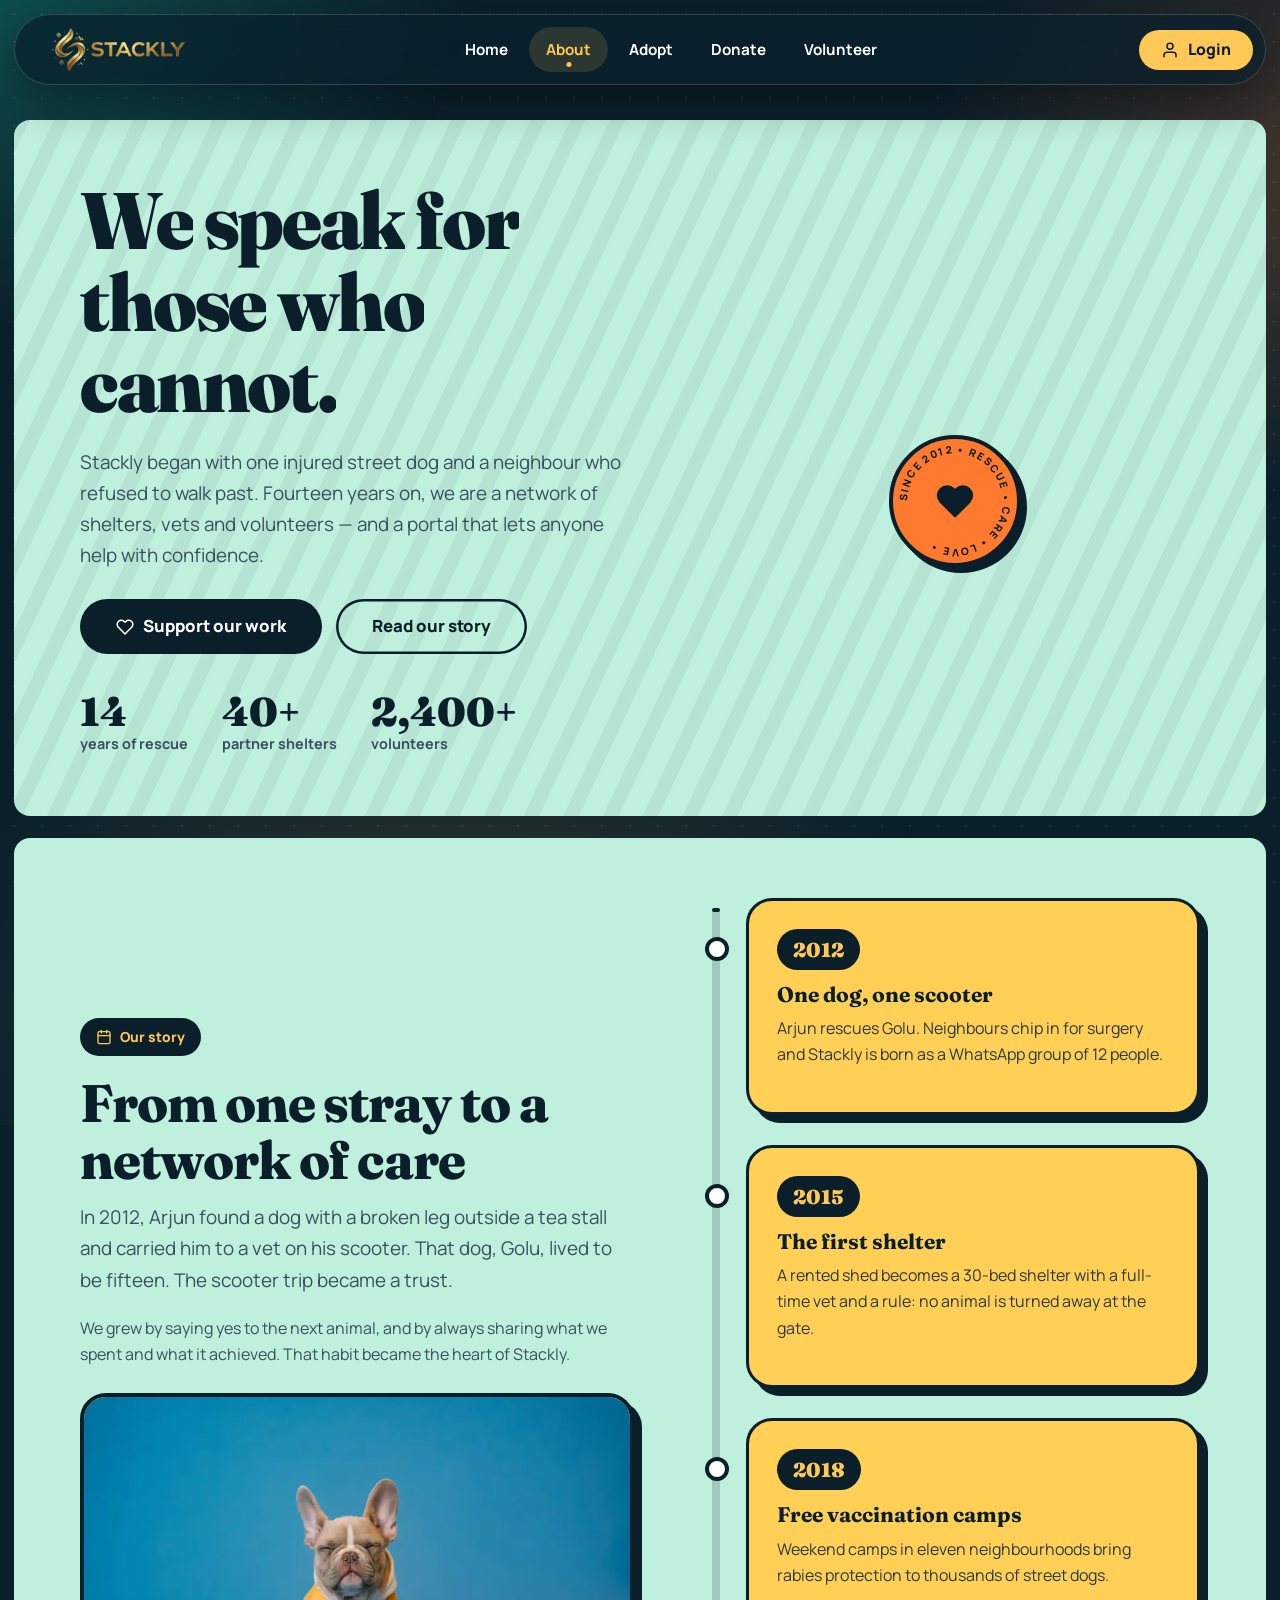
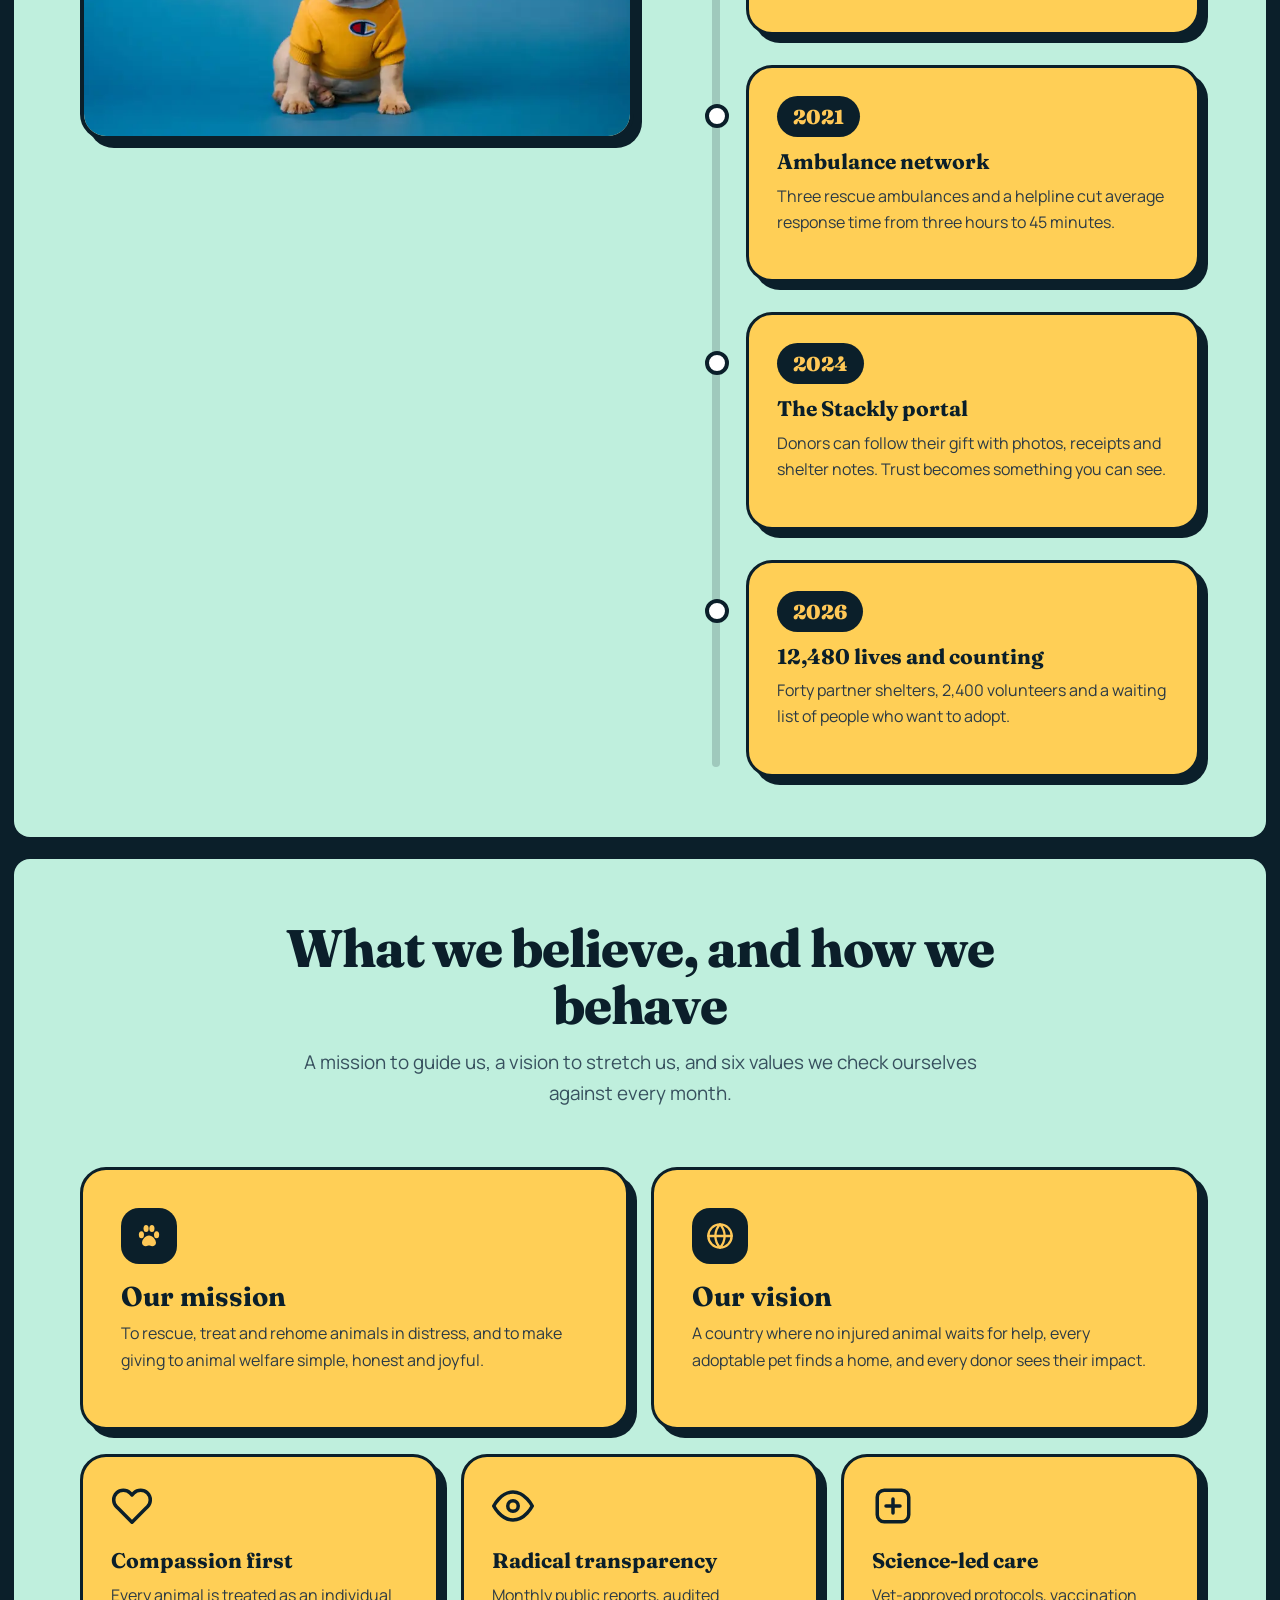
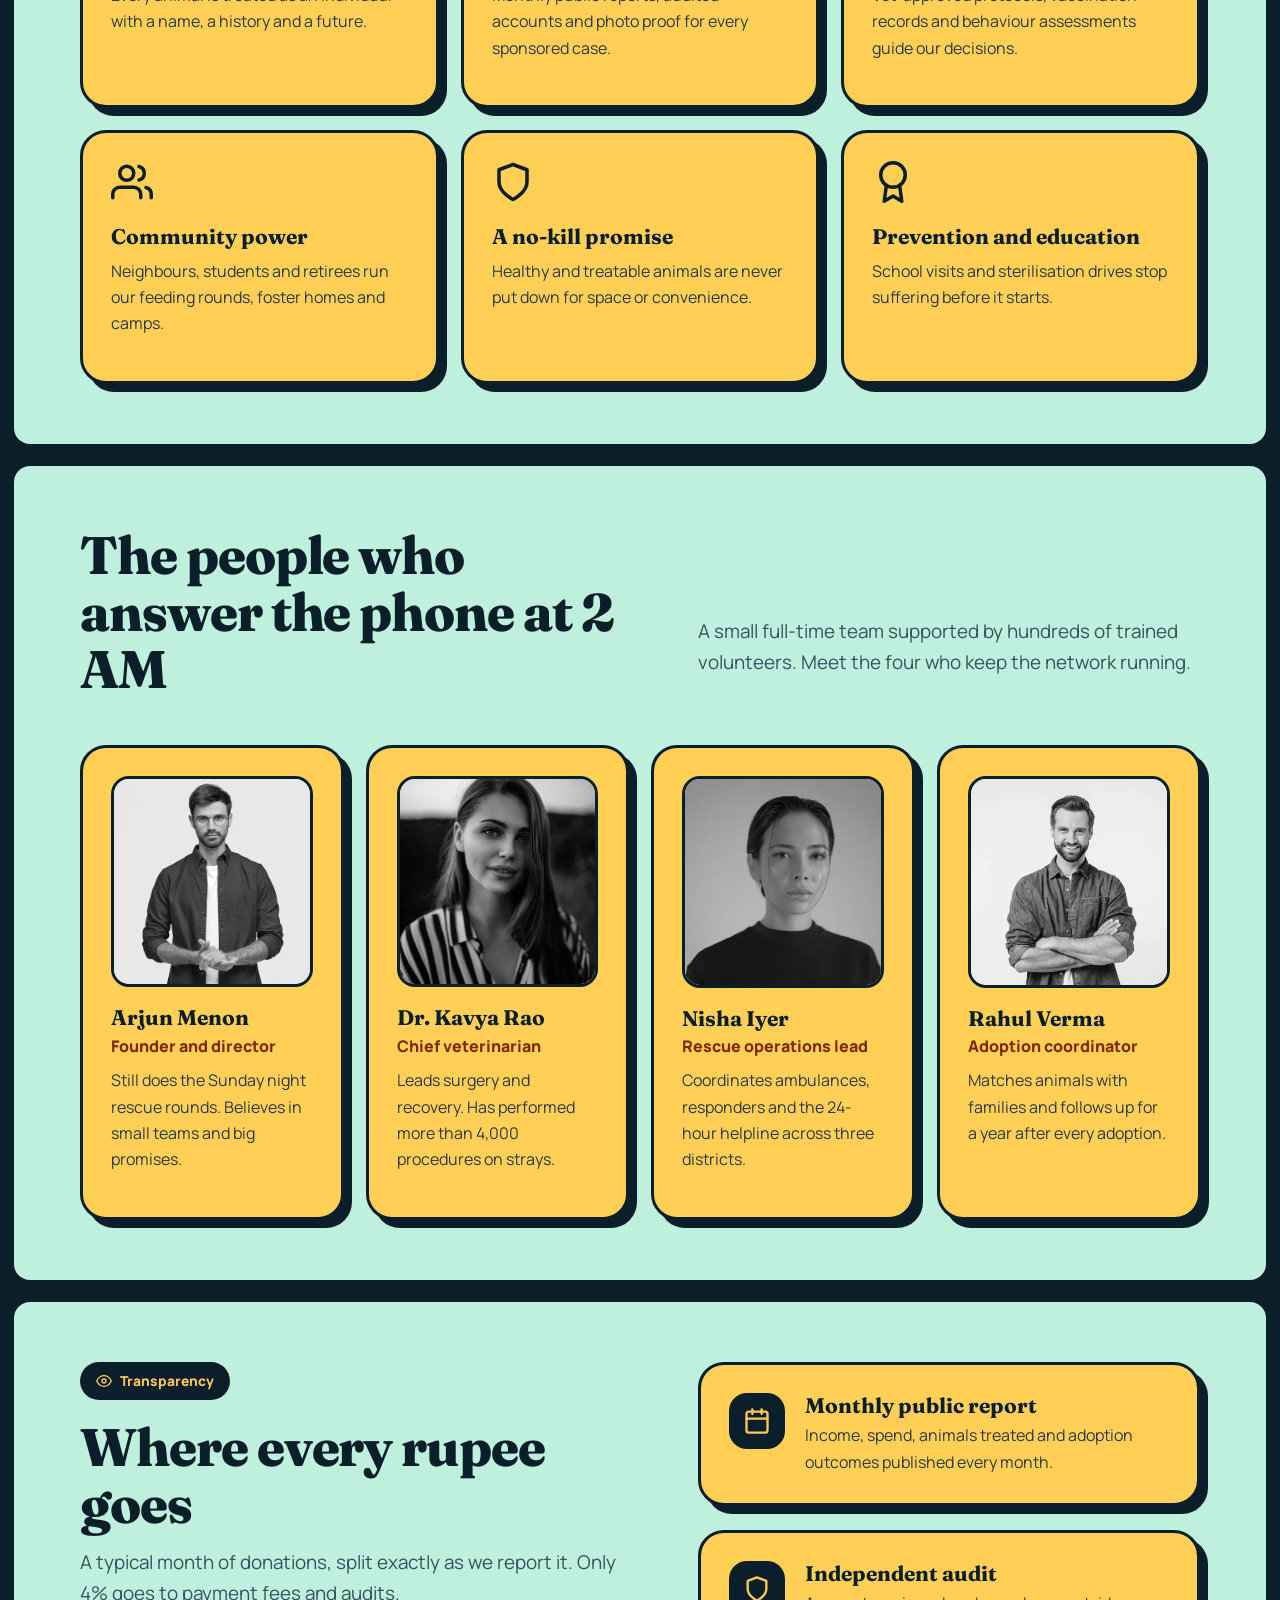
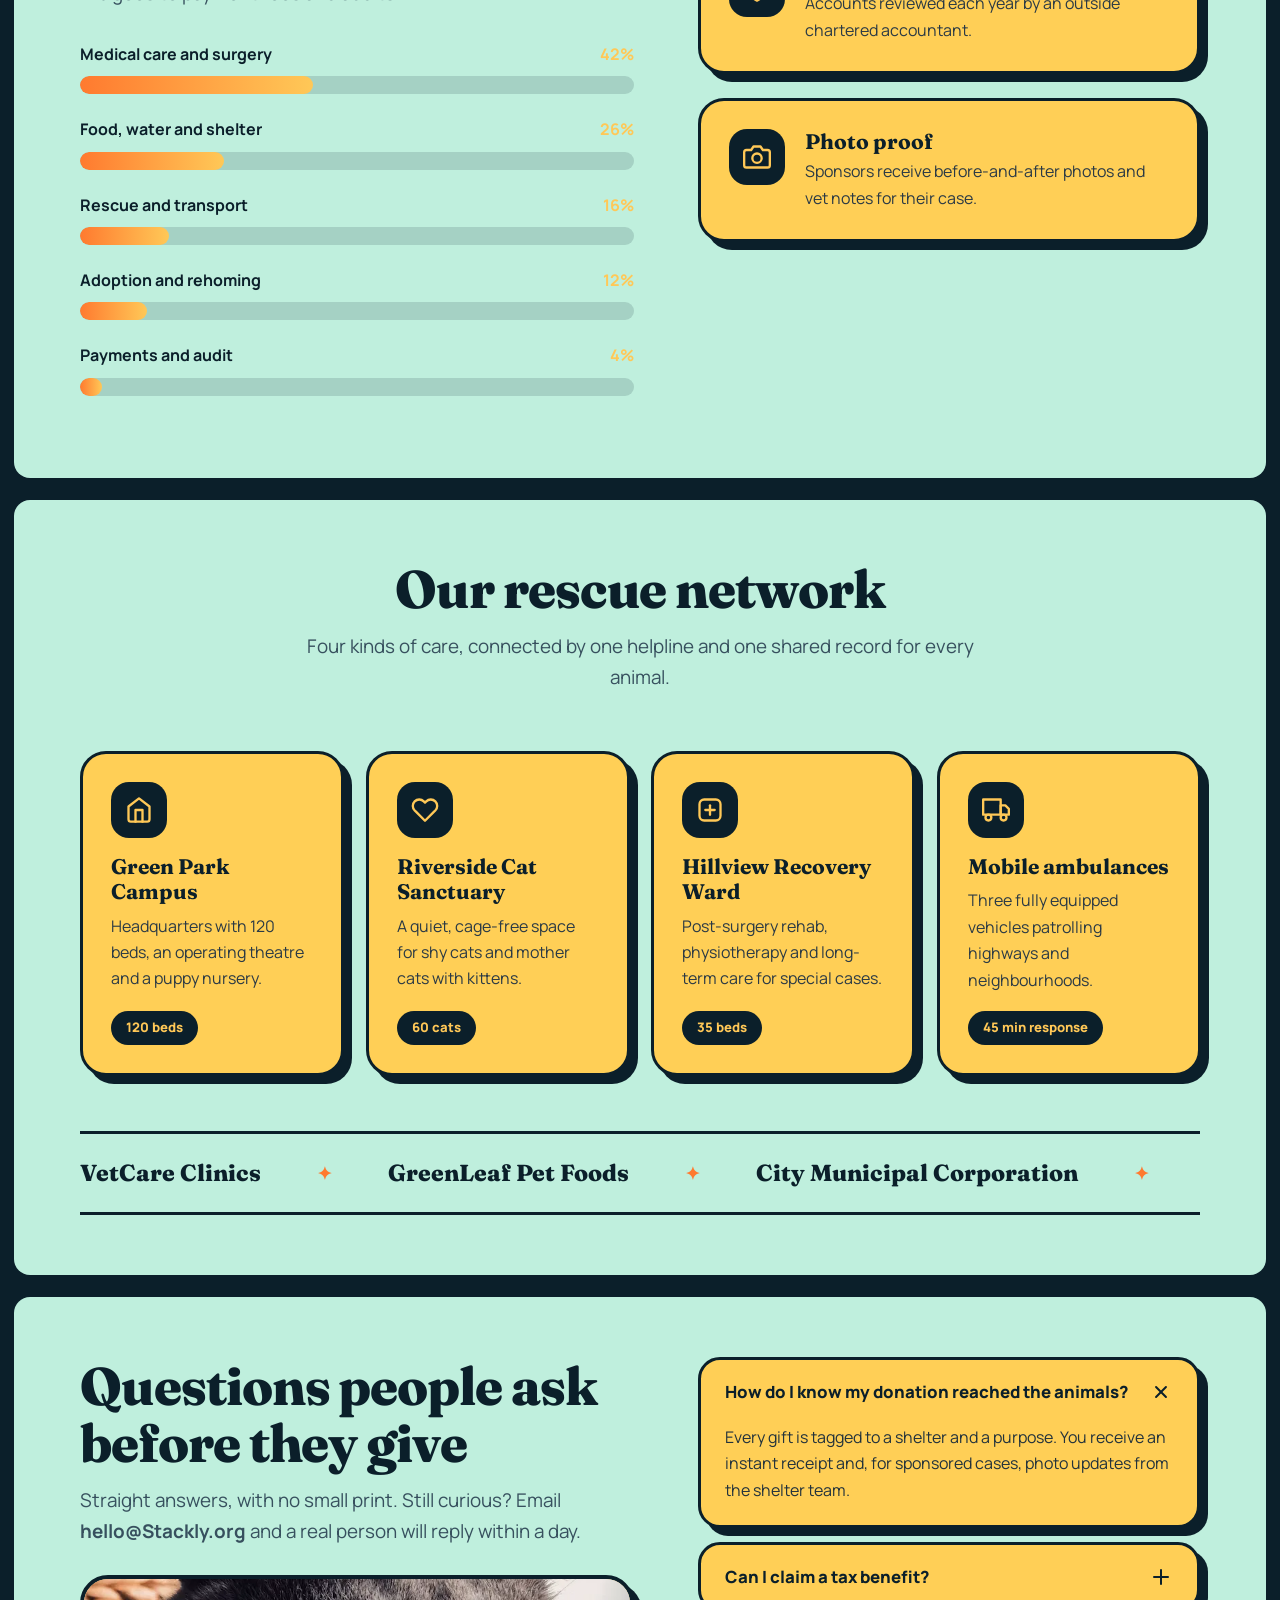
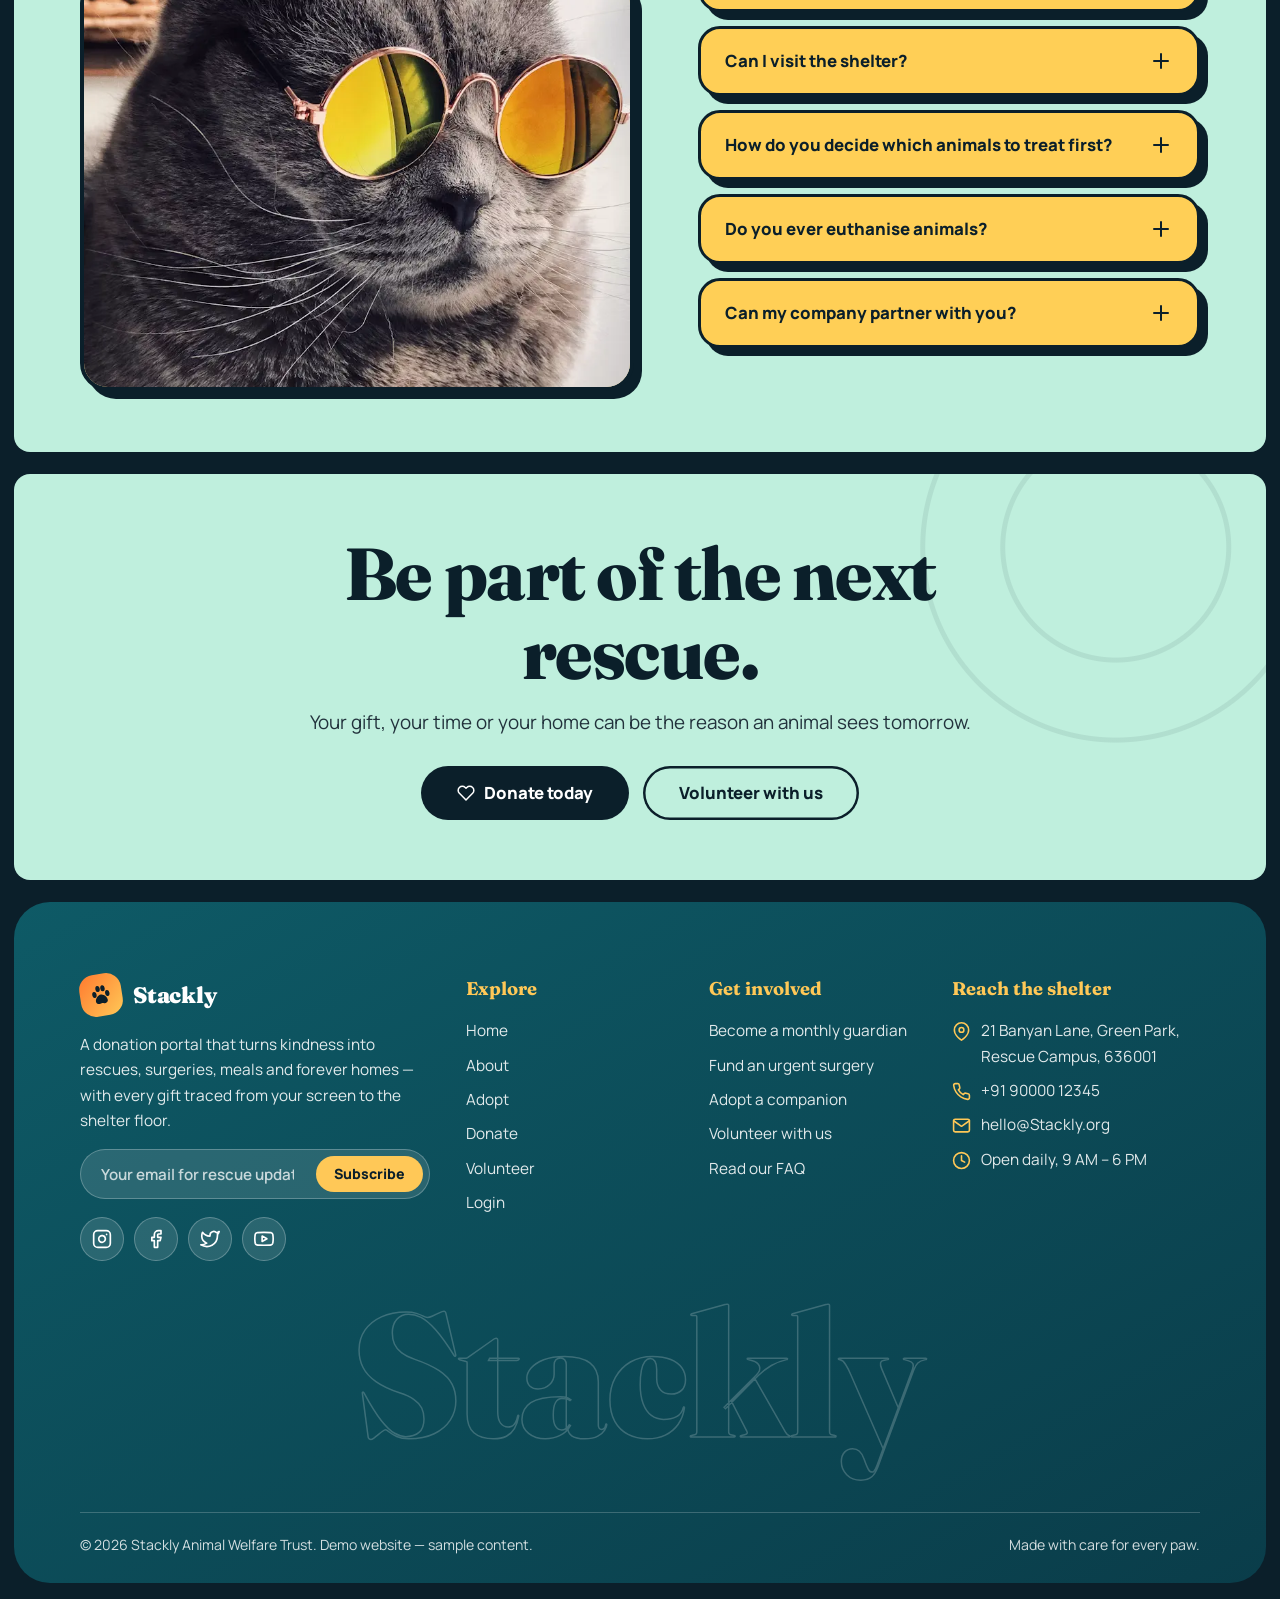
==== about.html @ 96ef6d4d "first commit" ====
<!DOCTYPE html>
<html lang="en" class="no-js">
<head>
<meta charset="UTF-8">
<meta name="viewport" content="width=device-width, initial-scale=1">
<title>About Stackly — Our story, team and promise</title>
<meta name="description" content="Meet the people behind Stackly, learn how we spend every donation, and see how our rescue network cares for animals.">
<link rel="preconnect" href="https://fonts.googleapis.com">
<link rel="preconnect" href="https://fonts.gstatic.com" crossorigin>
<link href="https://fonts.googleapis.com/css2?family=Fraunces:opsz,wght@9..144,600;9..144,800;9..144,900&family=Manrope:wght@500;600;700;800&display=swap" rel="stylesheet">
<link rel="stylesheet" href="css/base.css">
<link rel="stylesheet" href="css/about.css">
</head>
<body data-page="about">
<script>document.documentElement.classList.remove('no-js')</script>
<div id="site-header"></div>

<main>
  <!-- 1 · HERO -->
  <section class="sec bg-mint diag a-hero" aria-label="About Stackly">
    <div class="stripes" aria-hidden="true"></div>
    <div class="wrap split">
      <div>
        <h1 class="h1" data-split>We speak for those who cannot.</h1>
        <p class="lead muted">Stackly began with one injured street dog and a neighbour who refused to walk past. Fourteen years on, we are a network of shelters, vets and volunteers — and a portal that lets anyone help with confidence.</p>
        <div class="row-btns">
          <a class="btn btn-dark btn-lg mag" href="error.html"><i data-i="heart"></i>Support our work</a>
          <a class="btn btn-ghost btn-lg" href="error.html">Read our story</a>
        </div>
        <ul class="mini-stats">
          <li><b data-count="14">0</b><span>years of rescue</span></li>
          <li><b data-count="40" data-suffix="+">0</b><span>partner shelters</span></li>
          <li><b data-count="2400" data-suffix="+">0</b><span>volunteers</span></li>
        </ul>
      </div>
      <div class="cluster" aria-hidden="false">
        <figure class="arch a1 wipe"><img src="images/pet7.webp" alt="A golden retriever smiling on the grass"></figure>
        <figure class="arch a2 wipe" style="--d:.25s"><img src="images/pet8.webp" alt="A close-up of a rescued cat with green eyes"></figure>
        <figure class="arch a3 wipe" style="--d:.5s"><img src="images/pet9.webp" alt="A pug looking up at the camera"></figure>
        <div class="seal"><svg class="ring" viewBox="0 0 120 120"><defs><path id="c2" d="M60,60 m-46,0 a46,46 0 1,1 92,0 a46,46 0 1,1 -92,0"/></defs><text><textPath href="#c2">SINCE 2012 • RESCUE • CARE • LOVE • </textPath></text></svg><i data-i="heart"></i></div>
      </div>
    </div>
  </section>

  <!-- 2 · STORY / TIMELINE -->
  <section class="sec bg-mint diag rev" id="story">
    <div class="wrap split tl-split">
      <div class="story-left rv-l">
        <span class="tag"><i data-i="calendar"></i>Our story</span>
        <h2 class="h2">From one stray to a network of care</h2>
        <p class="lead muted">In 2012, Arjun found a dog with a broken leg outside a tea stall and carried him to a vet on his scooter. That dog, Golu, lived to be fifteen. The scooter trip became a trust.</p>
        <p class="muted">We grew by saying yes to the next animal, and by always sharing what we spent and what it achieved. That habit became the heart of Stackly.</p>
        <div class="story-img"><img src="images/pet10.webp" alt="A friendly rescued dog sitting outdoors" loading="lazy"></div>
      </div>
      <div class="tl" id="tl">
        <div class="tl-line"><span id="tlFill"></span></div>
        <article class="card n-card tl-item rv-r"><span class="yr">2012</span><h3 class="h3">One dog, one scooter</h3><p>Arjun rescues Golu. Neighbours chip in for surgery and Stackly is born as a WhatsApp group of 12 people.</p></article>
        <article class="card n-card tl-item rv-r"><span class="yr">2015</span><h3 class="h3">The first shelter</h3><p>A rented shed becomes a 30-bed shelter with a full-time vet and a rule: no animal is turned away at the gate.</p></article>
        <article class="card n-card tl-item rv-r"><span class="yr">2018</span><h3 class="h3">Free vaccination camps</h3><p>Weekend camps in eleven neighbourhoods bring rabies protection to thousands of street dogs.</p></article>
        <article class="card n-card tl-item rv-r"><span class="yr">2021</span><h3 class="h3">Ambulance network</h3><p>Three rescue ambulances and a helpline cut average response time from three hours to 45 minutes.</p></article>
        <article class="card n-card tl-item rv-r"><span class="yr">2024</span><h3 class="h3">The Stackly portal</h3><p>Donors can follow their gift with photos, receipts and shelter notes. Trust becomes something you can see.</p></article>
        <article class="card n-card tl-item rv-r"><span class="yr">2026</span><h3 class="h3">12,480 lives and counting</h3><p>Forty partner shelters, 2,400 volunteers and a waiting list of people who want to adopt.</p></article>
      </div>
    </div>
  </section>

  <!-- 3 · MISSION + VALUES -->
  <section class="sec bg-mint diag" id="values">
    <div class="wrap">
      <div class="sec-head center rv">
        <h2 class="h2">What we believe, and how we behave</h2>
        <p class="lead muted">A mission to guide us, a vision to stretch us, and six values we check ourselves against every month.</p>
      </div>
      <div class="grid g2 mv">
        <article class="card n-card mv-card rv-l"><span class="icon-badge"><i data-i="paw"></i></span><h3 class="h3">Our mission</h3><p>To rescue, treat and rehome animals in distress, and to make giving to animal welfare simple, honest and joyful.</p></article>
        <article class="card n-card mv-card rv-r"><span class="icon-badge"><i data-i="globe"></i></span><h3 class="h3">Our vision</h3><p>A country where no injured animal waits for help, every adoptable pet finds a home, and every donor sees their impact.</p></article>
      </div>
      <div class="grid g3 values">
        <article class="card n-card val rv" style="--d:0s" data-tilt><i data-i="heart"></i><h3 class="h3">Compassion first</h3><p>Every animal is treated as an individual with a name, a history and a future.</p></article>
        <article class="card n-card val rv" style="--d:.08s" data-tilt><i data-i="eye"></i><h3 class="h3">Radical transparency</h3><p>Monthly public reports, audited accounts and photo proof for every sponsored case.</p></article>
        <article class="card n-card val rv" style="--d:.16s" data-tilt><i data-i="med"></i><h3 class="h3">Science-led care</h3><p>Vet-approved protocols, vaccination records and behaviour assessments guide our decisions.</p></article>
        <article class="card n-card val rv" style="--d:.24s" data-tilt><i data-i="users"></i><h3 class="h3">Community power</h3><p>Neighbours, students and retirees run our feeding rounds, foster homes and camps.</p></article>
        <article class="card n-card val rv" style="--d:.32s" data-tilt><i data-i="shield"></i><h3 class="h3">A no-kill promise</h3><p>Healthy and treatable animals are never put down for space or convenience.</p></article>
        <article class="card n-card val rv" style="--d:.4s" data-tilt><i data-i="award"></i><h3 class="h3">Prevention and education</h3><p>School visits and sterilisation drives stop suffering before it starts.</p></article>
      </div>
    </div>
  </section>

  <!-- 4 · TEAM -->
  <section class="sec bg-mint diag rev" id="team">
    <div class="wrap">
      <div class="split head-split">
        <div class="rv-l"><h2 class="h2">The people who answer the phone at 2 AM</h2></div>
        <p class="lead muted rv-r">A small full-time team supported by hundreds of trained volunteers. Meet the four who keep the network running.</p>
      </div>
      <div class="grid g4 team">
        <article class="card n-card mem rv" style="--d:0s"><div class="photo"><img src="images/team1.webp" alt="Portrait of Arjun Menon, founder" loading="lazy"></div><h3 class="h3">Arjun Menon</h3><p class="role">Founder and director</p><p>Still does the Sunday night rescue rounds. Believes in small teams and big promises.</p></article>
        <article class="card n-card mem rv" style="--d:.1s"><div class="photo"><img src="images/person2.webp" alt="Portrait of Dr. Kavya Rao, chief veterinarian" loading="lazy"></div><h3 class="h3">Dr. Kavya Rao</h3><p class="role">Chief veterinarian</p><p>Leads surgery and recovery. Has performed more than 4,000 procedures on strays.</p></article>
        <article class="card n-card mem rv" style="--d:.2s"><div class="photo"><img src="images/person3.webp" alt="Portrait of Nisha Iyer, rescue operations lead" loading="lazy"></div><h3 class="h3">Nisha Iyer</h3><p class="role">Rescue operations lead</p><p>Coordinates ambulances, responders and the 24-hour helpline across three districts.</p></article>
        <article class="card n-card mem rv" style="--d:.3s"><div class="photo"><img src="images/team3.webp" alt="Portrait of Rahul Verma, adoption coordinator" loading="lazy"></div><h3 class="h3">Rahul Verma</h3><p class="role">Adoption coordinator</p><p>Matches animals with families and follows up for a year after every adoption.</p></article>
      </div>
    </div>
  </section>

  <!-- 5 · TRANSPARENCY -->
  <section class="sec bg-mint diag" id="trust">
    <div class="wrap split trust-split">
      <div class="rv-l">
        <span class="tag"><i data-i="eye"></i>Transparency</span>
        <h2 class="h2">Where every rupee goes</h2>
        <p class="lead muted">A typical month of donations, split exactly as we report it. Only 4% goes to payment fees and audits.</p>
        <div class="bars" id="bars">
          <div class="bar" data-v="42"><div class="lab"><span>Medical care and surgery</span><b>42%</b></div><div class="track"><i></i></div></div>
          <div class="bar" data-v="26"><div class="lab"><span>Food, water and shelter</span><b>26%</b></div><div class="track"><i></i></div></div>
          <div class="bar" data-v="16"><div class="lab"><span>Rescue and transport</span><b>16%</b></div><div class="track"><i></i></div></div>
          <div class="bar" data-v="12"><div class="lab"><span>Adoption and rehoming</span><b>12%</b></div><div class="track"><i></i></div></div>
          <div class="bar" data-v="4"><div class="lab"><span>Payments and audit</span><b>4%</b></div><div class="track"><i></i></div></div>
        </div>
      </div>
      <div class="trust-cards">
        <article class="card n-card rv-r" style="--d:0s"><span class="icon-badge"><i data-i="calendar"></i></span><h3 class="h3">Monthly public report</h3><p>Income, spend, animals treated and adoption outcomes published every month.</p></article>
        <article class="card n-card rv-r" style="--d:.12s"><span class="icon-badge"><i data-i="shield"></i></span><h3 class="h3">Independent audit</h3><p>Accounts reviewed each year by an outside chartered accountant.</p></article>
        <article class="card n-card rv-r" style="--d:.24s"><span class="icon-badge"><i data-i="camera"></i></span><h3 class="h3">Photo proof</h3><p>Sponsors receive before-and-after photos and vet notes for their case.</p></article>
      </div>
    </div>
  </section>

  <!-- 6 · NETWORK -->
  <section class="sec bg-mint diag rev" id="network">
    <div class="wrap">
      <div class="sec-head center rv">
        <h2 class="h2">Our rescue network</h2>
        <p class="lead muted">Four kinds of care, connected by one helpline and one shared record for every animal.</p>
      </div>
      <div class="grid g4 net">
        <article class="card n-card rv" style="--d:0s" data-tilt><span class="icon-badge"><i data-i="home"></i></span><h3 class="h3">Green Park Campus</h3><p>Headquarters with 120 beds, an operating theatre and a puppy nursery.</p><span class="chip-s">120 beds</span></article>
        <article class="card n-card rv" style="--d:.1s" data-tilt><span class="icon-badge"><i data-i="heart"></i></span><h3 class="h3">Riverside Cat Sanctuary</h3><p>A quiet, cage-free space for shy cats and mother cats with kittens.</p><span class="chip-s">60 cats</span></article>
        <article class="card n-card rv" style="--d:.2s" data-tilt><span class="icon-badge"><i data-i="med"></i></span><h3 class="h3">Hillview Recovery Ward</h3><p>Post-surgery rehab, physiotherapy and long-term care for special cases.</p><span class="chip-s">35 beds</span></article>
        <article class="card n-card rv" style="--d:.3s" data-tilt><span class="icon-badge"><i data-i="truck"></i></span><h3 class="h3">Mobile ambulances</h3><p>Three fully equipped vehicles patrolling highways and neighbourhoods.</p><span class="chip-s">45 min response</span></article>
      </div>
      <div class="partners marq" aria-label="Our partners">
        <div class="marq-track">
          <span>VetCare Clinics</span><span>GreenLeaf Pet Foods</span><span>City Municipal Corporation</span><span>SafeTail Logistics</span><span>Paws &amp; Co. Boutique</span><span>Sunrise Public School</span>
        </div>
      </div>
    </div>
  </section>

  <!-- 7 · FAQ -->
  <section class="sec bg-mint diag" id="faq">
    <div class="wrap split faq-split">
      <div class="rv-l">
        <h2 class="h2">Questions people ask before they give</h2>
        <p class="lead muted">Straight answers, with no small print. Still curious? Email <b>hello@Stackly.org</b> and a real person will reply within a day.</p>
        <div class="faq-img"><img src="images/pet11.webp" alt="A relaxed cat wearing sunglasses" loading="lazy"></div>
      </div>
      <div class="acc rv-r">
        <div class="acc-item card n-card open"><button class="acc-q" aria-expanded="true">How do I know my donation reached the animals?<i data-i="plus"></i></button><div class="acc-a"><div><p>Every gift is tagged to a shelter and a purpose. You receive an instant receipt and, for sponsored cases, photo updates from the shelter team.</p></div></div></div>
        <div class="acc-item card n-card"><button class="acc-q" aria-expanded="false">Can I claim a tax benefit?<i data-i="plus"></i></button><div class="acc-a"><div><p>Each donation generates a receipt with our registration details. Whether you can claim a deduction depends on local law, so please check with your tax advisor.</p></div></div></div>
        <div class="acc-item card n-card"><button class="acc-q" aria-expanded="false">Can I visit the shelter?<i data-i="plus"></i></button><div class="acc-a"><div><p>Yes. Visiting hours are 9 AM to 6 PM every day. Book a slot through the volunteer page so we can plan the tour around feeding and surgery times.</p></div></div></div>
        <div class="acc-item card n-card"><button class="acc-q" aria-expanded="false">How do you decide which animals to treat first?<i data-i="plus"></i></button><div class="acc-a"><div><p>Our vets triage by urgency: life-threatening injuries first, then treatable illness, then routine care. Donations tagged to a case go to that case.</p></div></div></div>
        <div class="acc-item card n-card"><button class="acc-q" aria-expanded="false">Do you ever euthanise animals?<i data-i="plus"></i></button><div class="acc-a"><div><p>We follow a no-kill policy for healthy and treatable animals. Humane euthanasia is considered only when a senior vet certifies suffering that cannot be treated.</p></div></div></div>
        <div class="acc-item card n-card"><button class="acc-q" aria-expanded="false">Can my company partner with you?<i data-i="plus"></i></button><div class="acc-a"><div><p>Yes. We run CSR partnerships for vaccination camps, feeding drives and shelter upgrades, with impact reports your team can share.</p></div></div></div>
      </div>
    </div>
  </section>

  <!-- 8 · CTA -->
  <section class="sec bg-mint diag rev a-cta" id="join">
    <div class="wrap center">
      <h2 class="h2 rv">Be part of the next rescue.</h2>
      <p class="lead rv" style="margin-inline:auto;color:#22323C">Your gift, your time or your home can be the reason an animal sees tomorrow.</p>
      <div class="row-btns center-btns rv">
        <a class="btn btn-dark btn-lg mag" href="error.html"><i data-i="heart"></i>Donate today</a>
        <a class="btn btn-ghost btn-lg" href="error.html">Volunteer with us</a>
      </div>
    </div>
  </section>
</main>

<div id="site-footer"></div>
<script src="js/common.js"></script>
<script src="js/about.js"></script>
</body>
</html>
---- css/base.css ----
/* =========================================================
   Stackly — shared base styles (used by every page)
   Theme: deep navy canvas + colourful floating panels
   ========================================================= */
:root{
  --ink:#0B1F2A; --ink2:#12303F; --ink3:#1B4257;
  --orange:#FF7A2F; --amber:#FFA53B; --sun:#FFC857;
  --teal:#18B7A0; --tealD:#0E5A66; --tealDD:#0A3D4A;
  --paper:#FFF8EC; --butter:#FFE8A0; --mint:#BFEFDD; --peach:#FFCDB2;
  --sky:#BFDDFF; --blush:#FFC9D6; --lilac:#DCCBFF;
  --muted:#37505E; --accentText:#B93E0A;
  --ease:cubic-bezier(.22,1,.36,1);
  --radius:36px;
  --font-d:'Fraunces',Georgia,'Times New Roman',serif;
  --font-b:'Manrope',system-ui,-apple-system,'Segoe UI',Roboto,sans-serif;
  /* card tokens — every page overrides these */
  --card:#fff; --card-ink:#0B1F2A; --card-muted:#33475A;
}
*,*::before,*::after{box-sizing:border-box}
html{scroll-behavior:smooth;-webkit-text-size-adjust:100%}
body{margin:0;padding-top:98px;font-family:var(--font-b);color:#fff;background:var(--ink);line-height:1.65;overflow-x:hidden;-webkit-font-smoothing:antialiased}
img{max-width:100%;display:block}
a{color:inherit}
h1,h2,h3,h4,p,ul{margin-top:0}
button{font-family:inherit}
ul,ol{padding-left:0;list-style:none}
.flip{transform:rotate(180deg)}
::selection{background:var(--orange);color:var(--ink)}
:focus-visible{outline:3px solid var(--orange);outline-offset:3px;border-radius:6px}

/* ---------- animated canvas (site colour) ---------- */
body::before{content:"";position:fixed;inset:-25%;z-index:-3;pointer-events:none;
  background:
   radial-gradient(38% 38% at 15% 15%,rgba(24,183,160,.34),transparent 70%),
   radial-gradient(34% 34% at 88% 30%,rgba(255,122,47,.26),transparent 70%),
   radial-gradient(40% 40% at 40% 92%,rgba(255,200,87,.16),transparent 70%);
  animation:drift 26s ease-in-out infinite alternate}
body::after{content:"";position:fixed;inset:0;z-index:-2;pointer-events:none;
  background-image:radial-gradient(rgba(255,255,255,.08) 1.2px,transparent 1.4px);background-size:28px 28px}
@keyframes drift{from{transform:translate(-3%,2%) rotate(3deg) scale(1.02)}to{transform:translate(3%,-3%) rotate(-4deg) scale(1.12)}}

.paw-float{position:fixed;inset:0;z-index:-1;pointer-events:none;overflow:hidden}
.paw-float svg{position:absolute;bottom:-60px;width:var(--s,34px);height:var(--s,34px);color:#fff;opacity:0;animation:floatUp var(--t,22s) linear var(--dl,0s) infinite}
@keyframes floatUp{0%{transform:translateY(0) rotate(0);opacity:0}10%{opacity:.11}90%{opacity:.11}100%{transform:translateY(-115vh) rotate(var(--r,40deg));opacity:0}}

/* ---------- loader + progress ---------- */
.loader{position:fixed;inset:0;z-index:4000;background:var(--ink);display:grid;place-items:center;transition:opacity .7s var(--ease),visibility .7s}
.loader.done{opacity:0;visibility:hidden}
.loader-in{text-align:center;color:#fff}
.loader-track{position:relative;width:260px;height:64px;margin:0 auto 14px}
.loader-track svg{position:absolute;width:30px;height:30px;color:var(--sun);opacity:0;animation:step 1.6s ease-in-out infinite}
.loader-track svg:nth-child(1){left:0;top:30px;--rot:70deg;animation-delay:0s}
.loader-track svg:nth-child(2){left:52px;top:6px;--rot:80deg;animation-delay:.25s}
.loader-track svg:nth-child(3){left:104px;top:30px;--rot:90deg;animation-delay:.5s}
.loader-track svg:nth-child(4){left:156px;top:6px;--rot:100deg;animation-delay:.75s}
.loader-track svg:nth-child(5){left:208px;top:30px;--rot:110deg;animation-delay:1s;color:var(--orange)}
@keyframes step{0%{opacity:0;transform:scale(.4) rotate(var(--rot))}25%{opacity:1;transform:scale(1) rotate(var(--rot))}70%{opacity:1}100%{opacity:0;transform:scale(1) rotate(var(--rot))}}
.loader b{font-family:var(--font-d);font-size:1.7rem;letter-spacing:.01em}
.loader small{display:block;opacity:.75;font-weight:600;margin-top:4px}
.progress{position:fixed;top:0;left:0;height:5px;width:0;z-index:2500;background:linear-gradient(90deg,var(--orange),var(--sun),var(--teal));border-radius:0 6px 6px 0}

/* ---------- header ---------- */
.hdr{position:fixed;top:14px;left:0;right:0;margin-inline:auto;width:min(1280px,calc(100% - 28px));z-index:1000;
  display:flex;align-items:center;justify-content:space-between;gap:18px;padding:10px 12px 10px 18px;border-radius:999px;
  background:rgba(11,31,42,.74);-webkit-backdrop-filter:blur(18px) saturate(1.4);backdrop-filter:blur(18px) saturate(1.4);
  border:1px solid rgba(255,255,255,.16);box-shadow:0 14px 44px rgba(0,0,0,.35);transition:top .4s var(--ease),background .4s}
.hdr.scrolled{top:8px;background:rgba(11,31,42,.93)}
.logo{display:flex;align-items:center;gap:11px;text-decoration:none;color:#fff;font-family:var(--font-d);font-weight:900;font-size:1.4rem;letter-spacing:-.01em}
.logo-mark{width:42px;height:42px;border-radius:15px;display:grid;place-items:center;color:var(--ink);background:linear-gradient(135deg,var(--orange),var(--sun));transform:rotate(-9deg);transition:transform .5s var(--ease)}
.logo-mark svg{width:24px;height:24px}
.logo:hover .logo-mark{transform:rotate(9deg) scale(1.1)}
.nav{display:flex;gap:4px}
.nav a{position:relative;text-decoration:none;color:#fff;font-weight:700;font-size:.95rem;padding:10px 17px;border-radius:999px;transition:background .3s,color .3s}
.nav a::after{content:"";position:absolute;left:50%;bottom:5px;width:5px;height:5px;border-radius:50%;background:var(--sun);transform:translateX(-50%) scale(0);transition:transform .35s var(--ease)}
.nav a:hover{background:rgba(255,255,255,.1)}
.nav a:hover::after,.nav a.active::after{transform:translateX(-50%) scale(1)}
.nav a.active{color:var(--sun);background:rgba(255,200,87,.14)}
.hdr-actions{display:flex;align-items:center;gap:10px}
.toggle{display:none;width:46px;height:46px;border-radius:50%;border:1px solid rgba(255,255,255,.25);background:rgba(255,255,255,.08);cursor:pointer;place-items:center;padding:0}
.toggle span{display:block;width:20px;height:2.5px;border-radius:3px;background:#fff;margin:2.5px auto;transition:transform .3s}
.toggle:hover span:nth-child(2){transform:scaleX(.6)}

.logo {
  display: inline-flex;
  align-items: center;
  text-decoration: none;
}

.logo img {
  width: 170px;
  height: auto;
  display: block;
  object-fit: contain;
}

@media (max-width: 700px) {
  .logo img {
    width: 145px;
  }

  .drawer .logo img {
    width: 150px;
  }
}

/* mobile drawer: FULL HEIGHT + HALF WIDTH */
.drawer,.drawer-ov{display:none}
@media (max-width:991px){
  .nav,.hdr-actions .btn-login{display:none}
  .toggle{display:grid}
  .drawer,.drawer-ov{display:block}
  .drawer-ov{position:fixed;inset:0;z-index:1150;background:rgba(4,12,18,.62);-webkit-backdrop-filter:blur(4px);backdrop-filter:blur(4px);opacity:0;visibility:hidden;transition:opacity .4s,visibility .4s}
  .drawer-ov.open{opacity:1;visibility:visible}
  .drawer{position:fixed;top:0;right:0;z-index:1200;height:100vh;height:100dvh;width:50vw;padding:16px 14px 20px;
    display:flex;flex-direction:column;overflow-y:auto;background:linear-gradient(175deg,#173B4E 0%,#0B1F2A 62%);
    border-left:2px solid var(--sun);box-shadow:-24px 0 70px rgba(0,0,0,.55);transform:translateX(105%);transition:transform .55s var(--ease)}
  .drawer.open{transform:translateX(0)}
  .drawer-top{display:flex;align-items:center;justify-content:space-between;margin-bottom:18px}
  .drawer-top .logo-mark{width:38px;height:38px;border-radius:13px}
  .drawer-close{width:40px;height:40px;border-radius:50%;border:1px solid rgba(255,255,255,.3);background:rgba(255,255,255,.08);color:#fff;cursor:pointer;display:grid;place-items:center;padding:0;transition:transform .4s var(--ease),background .3s}
  .drawer-close:hover{transform:rotate(90deg);background:var(--orange);color:var(--ink)}
  .drawer-close svg{width:20px;height:20px}
  .drawer nav{display:grid;gap:6px}
  .drawer nav a{display:flex;align-items:center;gap:10px;padding:12px 10px;border-radius:14px;text-decoration:none;color:#fff;font-weight:700;font-size:1rem;
    opacity:0;transform:translateX(26px);transition:opacity .5s var(--ease),transform .5s var(--ease),background .3s}
  .drawer.open nav a{opacity:1;transform:none;transition-delay:calc(.15s + var(--i) * .07s)}
  .drawer nav a .ic{width:20px;height:20px;color:var(--sun);flex:none}
  .drawer nav a:hover,.drawer nav a.active{background:rgba(255,200,87,.16);color:var(--sun)}
  .drawer-foot{margin-top:auto;padding-top:22px}
  .drawer-foot .btn{width:100%;padding:14px 10px}
  .drawer-foot small{display:block;text-align:center;margin-top:12px;opacity:.75;font-size:.78rem;line-height:1.4}
  body.lock{overflow:hidden}
}

/* ---------- buttons ---------- */
.btn{position:relative;display:inline-flex;align-items:center;justify-content:center;gap:9px;padding:14px 28px;border:0;border-radius:999px;
  font:800 .98rem/1.1 var(--font-b);text-decoration:none;cursor:pointer;overflow:hidden;isolation:isolate;
  transition:transform .35s var(--ease),box-shadow .35s,background .3s,color .3s}
.btn .ic{width:18px;height:18px;flex:none}
.btn::after{content:"";position:absolute;inset:0;z-index:-1;background:linear-gradient(110deg,transparent 30%,rgba(255,255,255,.55) 50%,transparent 70%);transform:translateX(-120%);transition:transform .8s var(--ease)}
.btn:hover::after{transform:translateX(120%)}
.btn-primary{background:linear-gradient(120deg,var(--orange),var(--amber) 55%,var(--sun));color:var(--ink);box-shadow:0 12px 28px rgba(255,122,47,.4)}
.btn-primary:hover{transform:translateY(-3px);box-shadow:0 18px 36px rgba(255,122,47,.55)}
.btn-sun{background:var(--sun);color:var(--ink)}
.btn-sun:hover{transform:translateY(-3px);background:#FFD777}
.btn-dark{background:var(--ink);color:#fff}
.btn-dark:hover{transform:translateY(-3px);background:var(--ink3)}
.btn-ghost{background:transparent;color:inherit;box-shadow:inset 0 0 0 2.5px currentColor}
.btn-ghost:hover{transform:translateY(-3px);background:rgba(127,127,127,.16)}
.btn-lg{padding:18px 36px;font-size:1.05rem}
.btn-sm{padding:10px 18px;font-size:.88rem}
.btn-login{background:var(--sun);color:var(--ink);padding:11px 22px}
.btn-login:hover{transform:translateY(-2px);background:#fff}
.ripple{position:absolute;border-radius:50%;background:rgba(255,255,255,.6);transform:scale(0);animation:ripple .7s ease-out forwards;pointer-events:none;z-index:-1}
@keyframes ripple{to{transform:scale(4);opacity:0}}

/* ---------- panels / layout ---------- */
.sec{position:relative;width:min(1280px,calc(100% - 28px));margin:22px auto;border-radius:var(--radius);padding:clamp(60px,7.5vw,108px) 0;overflow:hidden;color:var(--ink)}
.wrap{position:relative;z-index:2;width:min(1120px,calc(100% - 44px));margin-inline:auto}
.bg-paper{background:var(--paper)} .bg-butter{background:var(--butter)} .bg-mint{background:var(--mint)}
.bg-peach{background:var(--peach)} .bg-sky{background:var(--sky)} .bg-blush{background:var(--blush)} .bg-lilac{background:var(--lilac)}
.bg-orange{background:linear-gradient(135deg,#FFA23D,#FF6B2C)}
.bg-teal{background:linear-gradient(145deg,#0E5A66,#0A3D4A);color:#fff}
.bg-plum{background:linear-gradient(145deg,#3B2A78,#241A52);color:#fff}
.bg-teal .muted,.bg-plum .muted{color:rgba(255,255,255,.86)}
.muted{color:var(--muted)}
.center{text-align:center}
.h1{font-family:var(--font-d);font-weight:900;font-size:clamp(2.5rem,6.4vw,5rem);line-height:1.02;letter-spacing:-.03em;margin-bottom:22px}
.h2{font-family:var(--font-d);font-weight:800;font-size:clamp(2rem,4.2vw,3.3rem);line-height:1.08;letter-spacing:-.02em;margin-bottom:14px}
.h3{font-family:var(--font-d);font-weight:700;font-size:1.32rem;line-height:1.2;margin-bottom:8px}
.lead{font-size:clamp(1.02rem,1.5vw,1.18rem);max-width:60ch}
.sec-head{max-width:740px;margin-bottom:clamp(32px,4.5vw,58px)}
.sec-head.center{margin-inline:auto;text-align:center}
.sec-head.center .lead{margin-inline:auto}
.tag{display:inline-flex;align-items:center;gap:8px;padding:8px 16px;border-radius:999px;background:var(--ink);color:var(--sun);font-weight:800;font-size:.86rem;margin-bottom:18px}
.tag .ic{width:16px;height:16px}
.grid{display:grid;gap:22px}
.g2{grid-template-columns:repeat(2,1fr)} .g3{grid-template-columns:repeat(3,1fr)} .g4{grid-template-columns:repeat(4,1fr)}
.split{display:grid;grid-template-columns:1.05fr .95fr;gap:clamp(28px,5vw,70px);align-items:center}
.ic{width:24px;height:24px;flex:none}
.icon-badge{width:56px;height:56px;border-radius:18px;display:grid;place-items:center;background:var(--ink);color:var(--sun);margin-bottom:16px;transition:transform .5s var(--ease)}
.icon-badge .ic{width:28px;height:28px}
.ph{width:100%;height:100%;object-fit:cover}
img.img-fallback{object-fit:contain!important;padding:16%;background:linear-gradient(135deg,#FFE8A0,#FFCDB2)}

/* card base — colour/border defined per page */
.card{position:relative;background:var(--card);color:var(--card-ink);border-radius:26px;padding:28px;transition:transform .45s var(--ease),box-shadow .45s}
.card .muted,.card p{color:var(--card-muted)}
.card .h3{color:var(--card-ink)}

/* ---------- reveal animations ---------- */
.rv,.rv-l,.rv-r,.rv-z,.rv-s{opacity:0;transition:opacity .9s var(--ease),transform .9s var(--ease);transition-delay:var(--d,0s);will-change:transform,opacity}
.rv{transform:translateY(44px)} .rv-l{transform:translateX(-60px)} .rv-r{transform:translateX(60px)}
.rv-z{transform:scale(.86)} .rv-s{transform:translateY(30px) rotate(-3deg) scale(.94)}
.rv.in,.rv-l.in,.rv-r.in,.rv-z.in,.rv-s.in{opacity:1;transform:none}
.rv.done,.rv-l.done,.rv-r.done,.rv-z.done,.rv-s.done{transition:transform .45s var(--ease),box-shadow .45s,opacity .3s;transition-delay:0s;will-change:auto}
.no-js .rv,.no-js .rv-l,.no-js .rv-r,.no-js .rv-z,.no-js .rv-s{opacity:1;transform:none}
.split-t .w{display:inline-block;overflow:hidden;vertical-align:top;padding-bottom:.12em;margin-bottom:-.12em}
.split-t .wi{display:inline-block;transform:translateY(112%) rotate(4deg);transition:transform 1s var(--ease);transition-delay:calc(var(--wi) * .07s + .1s)}
.split-t.in .wi{transform:none}

/* ---------- marquee ---------- */
.marq{overflow:hidden;white-space:nowrap}
.marq-track{display:inline-flex;gap:56px;animation:marq 34s linear infinite;will-change:transform}
.marq:hover .marq-track{animation-play-state:paused}
@keyframes marq{to{transform:translateX(-50%)}}

/* ---------- accordion ---------- */
.acc{display:grid;gap:14px}
.acc-item{border-radius:22px;overflow:hidden}
.acc-q{width:100%;display:flex;align-items:center;justify-content:space-between;gap:16px;padding:20px 24px;background:none;border:0;color:inherit;text-align:left;font:800 1.05rem/1.4 var(--font-b);cursor:pointer}
.acc-q .ic{transition:transform .45s var(--ease)}
.acc-item.open .acc-q .ic{transform:rotate(45deg)}
.acc-a{display:grid;grid-template-rows:0fr;transition:grid-template-rows .5s var(--ease)}
.acc-a>div{overflow:hidden}
.acc-a p{padding:0 24px 22px;margin:0}
.acc-item.open .acc-a{grid-template-rows:1fr}

/* ---------- forms ---------- */
.field{display:grid;gap:6px;margin-bottom:16px;position:relative}
.field label{font-weight:800;font-size:.9rem}
.input{width:100%;padding:14px 16px;border-radius:14px;border:2px solid rgba(11,31,42,.3);background:#fff;color:var(--ink);font:600 1rem var(--font-b);transition:border-color .3s,box-shadow .3s}
.input::placeholder{color:#5D7280}
.input:focus{outline:0;border-color:var(--orange);box-shadow:0 0 0 4px rgba(255,122,47,.28)}
textarea.input{resize:vertical;min-height:120px}
.err-msg{display:none;color:#8E0F20;font-weight:800;font-size:.84rem}
.field.err .input{border-color:#C1121F;animation:shake .45s}
.field.err .err-msg{display:block}
@keyframes shake{20%,60%{transform:translateX(-6px)}40%,80%{transform:translateX(6px)}}

/* ---------- modal ---------- */
.modal{position:fixed;inset:0;z-index:2200;display:grid;place-items:center;padding:16px;background:rgba(4,12,18,.72);-webkit-backdrop-filter:blur(6px);backdrop-filter:blur(6px);opacity:0;visibility:hidden;transition:opacity .4s,visibility .4s}
.modal.open{opacity:1;visibility:visible}
.modal-box{position:relative;width:min(880px,100%);max-height:92vh;overflow:auto;border-radius:30px;transform:translateY(40px) scale(.93);transition:transform .6s var(--ease)}
.modal.open .modal-box{transform:none}
.x-btn{position:absolute;top:14px;right:14px;z-index:5;width:44px;height:44px;border-radius:50%;border:2px solid var(--ink);background:#fff;color:var(--ink);cursor:pointer;display:grid;place-items:center;padding:0;transition:transform .45s var(--ease),background .3s}
.x-btn:hover{transform:rotate(90deg) scale(1.08);background:var(--orange)}
.x-btn .ic{width:20px;height:20px}

/* ---------- footer ---------- */
.ftr{position:relative;width:min(1280px,calc(100% - 28px));margin:22px auto 16px;border-radius:var(--radius);padding:72px 0 26px;overflow:hidden;color:#fff;background:linear-gradient(150deg,#0E5A66,#0A3D4A)}
.ftr-grid{display:grid;grid-template-columns:1.5fr 1fr 1fr 1.2fr;gap:36px}
.ftr h4{font-family:var(--font-d);font-size:1.15rem;margin-bottom:14px;color:var(--sun)}
.ftr p,.ftr li{color:rgba(255,255,255,.88);font-size:.96rem}
.ftr li{margin-bottom:9px}
.ftr a{text-decoration:none;transition:color .3s,padding .3s}
.ftr li a:hover{color:var(--sun);padding-left:6px}
.ftr-news{display:flex;gap:8px;margin-top:16px;background:rgba(255,255,255,.12);border-radius:999px;padding:6px;border:1px solid rgba(255,255,255,.25)}
.ftr-news input{flex:1;min-width:0;background:none;border:0;color:#fff;padding:0 14px;font:600 .95rem var(--font-b)}
.ftr-news input::placeholder{color:rgba(255,255,255,.75)}
.ftr-news input:focus{outline:0}
.ftr-soc{display:flex;gap:10px;margin-top:18px}
.ftr-soc a{width:44px;height:44px;border-radius:50%;display:grid;place-items:center;background:rgba(255,255,255,.12);border:1px solid rgba(255,255,255,.25);transition:transform .4s var(--ease),background .3s,color .3s}
.ftr-soc a:hover{background:var(--sun);color:var(--ink);transform:translateY(-5px) rotate(-8deg)}
.ftr-soc .ic{width:20px;height:20px}
.ftr-contact li{display:flex;gap:10px;align-items:flex-start}
.ftr-contact .ic{width:19px;height:19px;color:var(--sun);margin-top:4px}
.ftr-bot{display:flex;justify-content:space-between;flex-wrap:wrap;gap:10px;border-top:1px solid rgba(255,255,255,.2);margin-top:38px;padding-top:20px;font-size:.88rem;color:rgba(255,255,255,.82)}
.ftr-mark{font-family:var(--font-d);font-weight:900;text-align:center;line-height:.9;font-size:clamp(3.4rem,15vw,11rem);padding-bottom:.12em;color:transparent;-webkit-text-stroke:1.5px rgba(255,255,255,.2);margin:34px 0 0;user-select:none}

/* ---------- toast / to-top / trail / burst ---------- */
.toasts{position:fixed;left:50%;bottom:22px;transform:translateX(-50%);z-index:3300;display:grid;gap:10px;width:min(440px,calc(100% - 28px))}
.toast{display:flex;align-items:center;gap:12px;padding:14px 18px;border-radius:18px;background:var(--ink);color:#fff;font-weight:700;border:2px solid var(--sun);box-shadow:0 18px 44px rgba(0,0,0,.45);animation:toastIn .6s var(--ease) both}
.toast.out{animation:toastOut .4s ease forwards}
.toast .ic{color:var(--sun)}
@keyframes toastIn{from{opacity:0;transform:translateY(40px) scale(.9)}}
@keyframes toastOut{to{opacity:0;transform:translateY(20px) scale(.95)}}
.totop{position:fixed;right:18px;bottom:18px;z-index:900;width:54px;height:54px;border-radius:50%;border:0;background:var(--sun);color:var(--ink);display:grid;place-items:center;cursor:pointer;
  box-shadow:0 12px 30px rgba(0,0,0,.4);opacity:0;transform:translateY(90px) scale(.6);transition:transform .5s var(--ease),opacity .4s}
.totop.show{opacity:1;transform:none}
.totop:hover{transform:translateY(-5px) rotate(-10deg)}
.totop .ic{width:26px;height:26px}
.trail{position:fixed;z-index:2900;width:26px;height:26px;pointer-events:none;color:var(--orange);opacity:0;animation:trail 1.5s ease-out forwards}
@keyframes trail{0%{opacity:.85;transform:translate(-50%,-50%) rotate(var(--r)) scale(.5)}25%{opacity:.7;transform:translate(-50%,-50%) rotate(var(--r)) scale(1)}100%{opacity:0;transform:translate(-50%,-50%) rotate(var(--r)) scale(.9)}}
.burst{position:fixed;z-index:3200;pointer-events:none;font-size:22px;line-height:1;animation:burst 1.2s cubic-bezier(.15,.8,.3,1) forwards}
@keyframes burst{0%{opacity:1;transform:translate(0,0) scale(.3) rotate(0)}100%{opacity:0;transform:translate(var(--x),var(--y)) scale(1.3) rotate(var(--r))}}

/* ---------- responsive ---------- */
@media (max-width:991px){
  .g3,.g4{grid-template-columns:repeat(2,1fr)}
  .split{grid-template-columns:1fr}
  .ftr-grid{grid-template-columns:1fr 1fr}
  .hdr{padding:9px 10px 9px 16px}
}
@media (max-width:620px){
  body{padding-top:88px}
  .g2,.g3,.g4{grid-template-columns:1fr}
  .ftr-grid{grid-template-columns:1fr}
  .sec{--radius:26px;margin:14px auto}
  .card{padding:22px}
  .logo{font-size:1.2rem}
  .ftr-bot{justify-content:center;text-align:center}
}
@media (prefers-reduced-motion:reduce){
  *,*::before,*::after{animation-duration:.01ms!important;animation-iteration-count:1!important;transition-duration:.01ms!important;scroll-behavior:auto!important}
  .rv,.rv-l,.rv-r,.rv-z,.rv-s{opacity:1;transform:none}
  .split-t .wi{transform:none}
}
---- css/about.css ----
/* =========================================================
   ABOUT — pattern: slanted panels, editorial timeline
   Cards: sunny yellow · neo-brutalist hard-shadow border
   ========================================================= */
body[data-page="about"]{--card:#FFCF56;--card-ink:#0B1F2A;--card-muted:#2B3A45}

.n-card{border:3px solid var(--ink);box-shadow:8px 8px 0 var(--ink)}
.n-card:hover{transform:translate(-4px,-4px);box-shadow:13px 13px 0 var(--ink)}

/* slanted panels */
/* .diag{--cut:clamp(22px,3.6vw,56px);border-radius:16px;
  padding-top:calc(clamp(60px,7.5vw,108px) + var(--cut));padding-bottom:calc(clamp(60px,7.5vw,108px) + var(--cut));
  clip-path:polygon(0 0,100% var(--cut),100% 100%,0 calc(100% - var(--cut)))} */
.diag{ padding: 60px 0 ; border-radius:16px;}
.diag.rev{clip-path:polygon(0 var(--cut),100% 0,100% calc(100% - var(--cut)),0 100%)}
.row-btns{display:flex;flex-wrap:wrap;gap:14px;margin-top:28px}
.center-btns{justify-content:center}
.head-split{align-items:end;margin-bottom:48px}
.head-split .h2{margin:0}

/* ---- hero ---- */
.stripes{position:absolute;inset:0;background:repeating-linear-gradient(115deg,rgba(11,31,42,.055) 0 14px,transparent 14px 36px)}
.a-hero .h1{max-width:11ch}
.mini-stats{display:flex;flex-wrap:wrap;gap:16px 34px;margin:38px 0 0}
.mini-stats li{display:grid}
.mini-stats b{font-family:var(--font-d);font-weight:900;font-size:2.5rem;line-height:1}
.mini-stats span{font-weight:700;color:var(--muted);font-size:.9rem}
.cluster{position:relative;height:540px}
.arch{position:absolute;margin:0;overflow:hidden;border:4px solid var(--ink);box-shadow:8px 8px 0 var(--ink);background:var(--butter)}
.arch img{width:100%;height:100%;object-fit:cover;transition:transform 1s var(--ease)}
.arch:hover img{transform:scale(1.1)}
.a1{left:0;top:24px;width:55%;height:76%;border-radius:999px 999px 26px 26px}
.a2{right:0;top:0;width:40%;height:38%;border-radius:50%}
.a3{right:2%;bottom:32px;width:42%;height:46%;border-radius:0 140px 0 140px}
.wipe{clip-path:inset(100% 0 0 0);transition:clip-path 1.3s var(--ease) var(--d,0s)}
.wipe.in{clip-path:inset(-24px)}
.seal{position:absolute;left:38%;top:44%;width:132px;height:132px;border-radius:50%;background:var(--orange);border:4px solid var(--ink);box-shadow:6px 6px 0 var(--ink);display:grid;place-items:center;z-index:3}
.seal .ring{position:absolute;inset:0;width:100%;height:100%;animation:rot 18s linear infinite}
.seal text{font:800 10px var(--font-b);fill:var(--ink);letter-spacing:1.4px}
.seal .ic{width:38px;height:38px;color:var(--ink);fill:var(--ink);animation:beatHeart 1.4s ease-in-out infinite}
@keyframes rot{to{transform:rotate(360deg)}}
@keyframes beatHeart{0%,100%{transform:scale(1)}20%{transform:scale(1.22)}40%{transform:scale(1)}60%{transform:scale(1.14)}}

/* ---- story + timeline ---- */
.tl-split{align-items:start}
.story-left{position:sticky;top:120px}
.story-img{margin-top:26px;border-radius:26px;overflow:hidden;border:4px solid var(--ink);box-shadow:8px 8px 0 var(--ink);aspect-ratio:16/10;background:var(--butter)}
.story-img img{width:100%;height:100%;object-fit:cover}
.tl{position:relative;display:grid;gap:30px;padding-left:48px}
.tl-line{position:absolute;left:14px;top:10px;bottom:10px;width:8px;border-radius:8px;background:rgba(11,31,42,.18)}
#tlFill{display:block;width:100%;height:0;border-radius:8px;background:var(--orange);border:2px solid var(--ink)}
.tl-item::before{content:"";position:absolute;left:-44px;top:36px;width:24px;height:24px;border-radius:50%;background:#fff;border:4px solid var(--ink);transition:background .4s,transform .5s var(--ease)}
.tl-item.lit::before{background:var(--orange);transform:scale(1.3)}
.yr{display:inline-block;margin-bottom:12px;padding:4px 16px;border-radius:999px;background:var(--ink);color:var(--sun);font-family:var(--font-d);font-weight:900;font-size:1.25rem}

/* ---- values ---- */
.mv{margin-bottom:24px}
.mv-card{padding:38px}
.mv-card .h3{font-size:1.7rem}
.val>.ic{width:42px;height:42px;margin-bottom:14px}
.val:hover>.ic{animation:wiggle .7s ease}
@keyframes wiggle{20%{transform:rotate(-14deg) scale(1.1)}40%{transform:rotate(12deg)}60%{transform:rotate(-8deg)}80%{transform:rotate(4deg)}}

/* ---- team ---- */
.mem .photo{aspect-ratio:1/1.05;border-radius:18px;overflow:hidden;border:3px solid var(--ink);margin-bottom:18px;background:var(--butter)}
.mem .photo img{width:100%;height:100%;object-fit:cover;transition:transform .9s var(--ease),filter .6s}
.mem:hover .photo img{transform:scale(1.08)}
@media (hover:hover){.mem .photo img{filter:grayscale(1) contrast(1.05)}.mem:hover .photo img{filter:none}}
.mem .role{font-weight:800;color:#7A2A03;margin-bottom:8px}
.mem .h3{margin-bottom:2px}

/* ---- trust ---- */
.trust-split{align-items:start}
.bars{margin-top:32px}
.bar{margin-bottom:22px}
.lab{display:flex;justify-content:space-between;gap:14px;font-weight:700;margin-bottom:9px;color:var(--ink)}
.lab b{color:var(--sun)}
.track{height:18px;border-radius:99px;background:rgba(11,31,42,.14);overflow:hidden}
.track i{display:block;height:100%;width:0;border-radius:99px;background:linear-gradient(90deg,var(--orange),var(--sun));transition:width 1.8s var(--ease)}
.bar.in .track i{width:calc(var(--v) * 1%)}
.trust-cards{display:grid;gap:24px}
.trust-cards .card{display:grid;grid-template-columns:auto 1fr;column-gap:20px;align-items:start}
.trust-cards .icon-badge{grid-row:span 2;margin:0}
.trust-cards .h3{margin-bottom:4px}
.trust-cards p{margin:0}

/* ---- network ---- */
.net .card{display:flex;flex-direction:column;align-items:flex-start}
.chip-s{display:inline-block;margin-top:auto;padding:6px 15px;border-radius:99px;background:var(--ink);color:var(--sun);font-weight:800;font-size:.82rem}
.net p{margin-bottom:18px}
.partners{margin-top:56px;padding:20px 0;border-block:3px solid var(--ink)}
.partners span{display:inline-flex;align-items:center;gap:56px;font-family:var(--font-d);font-weight:800;font-size:1.45rem;color:var(--ink)}
.partners span::after{content:"✦";color:var(--orange);font-size:1.1rem}

/* ---- faq ---- */
.faq-split{align-items:start}
.faq-img{margin-top:28px;border-radius:28px;overflow:hidden;border:4px solid var(--ink);box-shadow:8px 8px 0 var(--ink);aspect-ratio:4/3;background:var(--butter)}
.faq-img img{width:100%;height:100%;object-fit:cover}
.acc-item.n-card{padding:0}
.acc-item.n-card:hover{transform:translate(-3px,-3px);box-shadow:11px 11px 0 var(--ink)}
.acc .acc-a p{color:#22323C}

/* ---- cta ---- */
.a-cta{background-image:radial-gradient(circle at 88% 18%,transparent 0 110px,rgba(11,31,42,.08) 111px 115px,transparent 116px 190px,rgba(11,31,42,.08) 191px 195px,transparent 196px)}
.a-cta .h2{font-size:clamp(2.4rem,6vw,4.6rem);margin-inline:auto;max-width:14ch}

/* ---- responsive ---- */
@media (max-width:991px){
  .cluster{height:460px;max-width:520px;margin-inline:auto;width:100%}
  .story-left{position:static}
}
@media (max-width:620px){
  .diag{--cut:18px}
  .cluster{height:400px}
  .seal{width:104px;height:104px}
  .seal .ic{width:30px;height:30px}
  .n-card{box-shadow:6px 6px 0 var(--ink)}
  .tl{padding-left:40px}
  .tl-item::before{left:-38px}
  .mv-card{padding:26px}
}
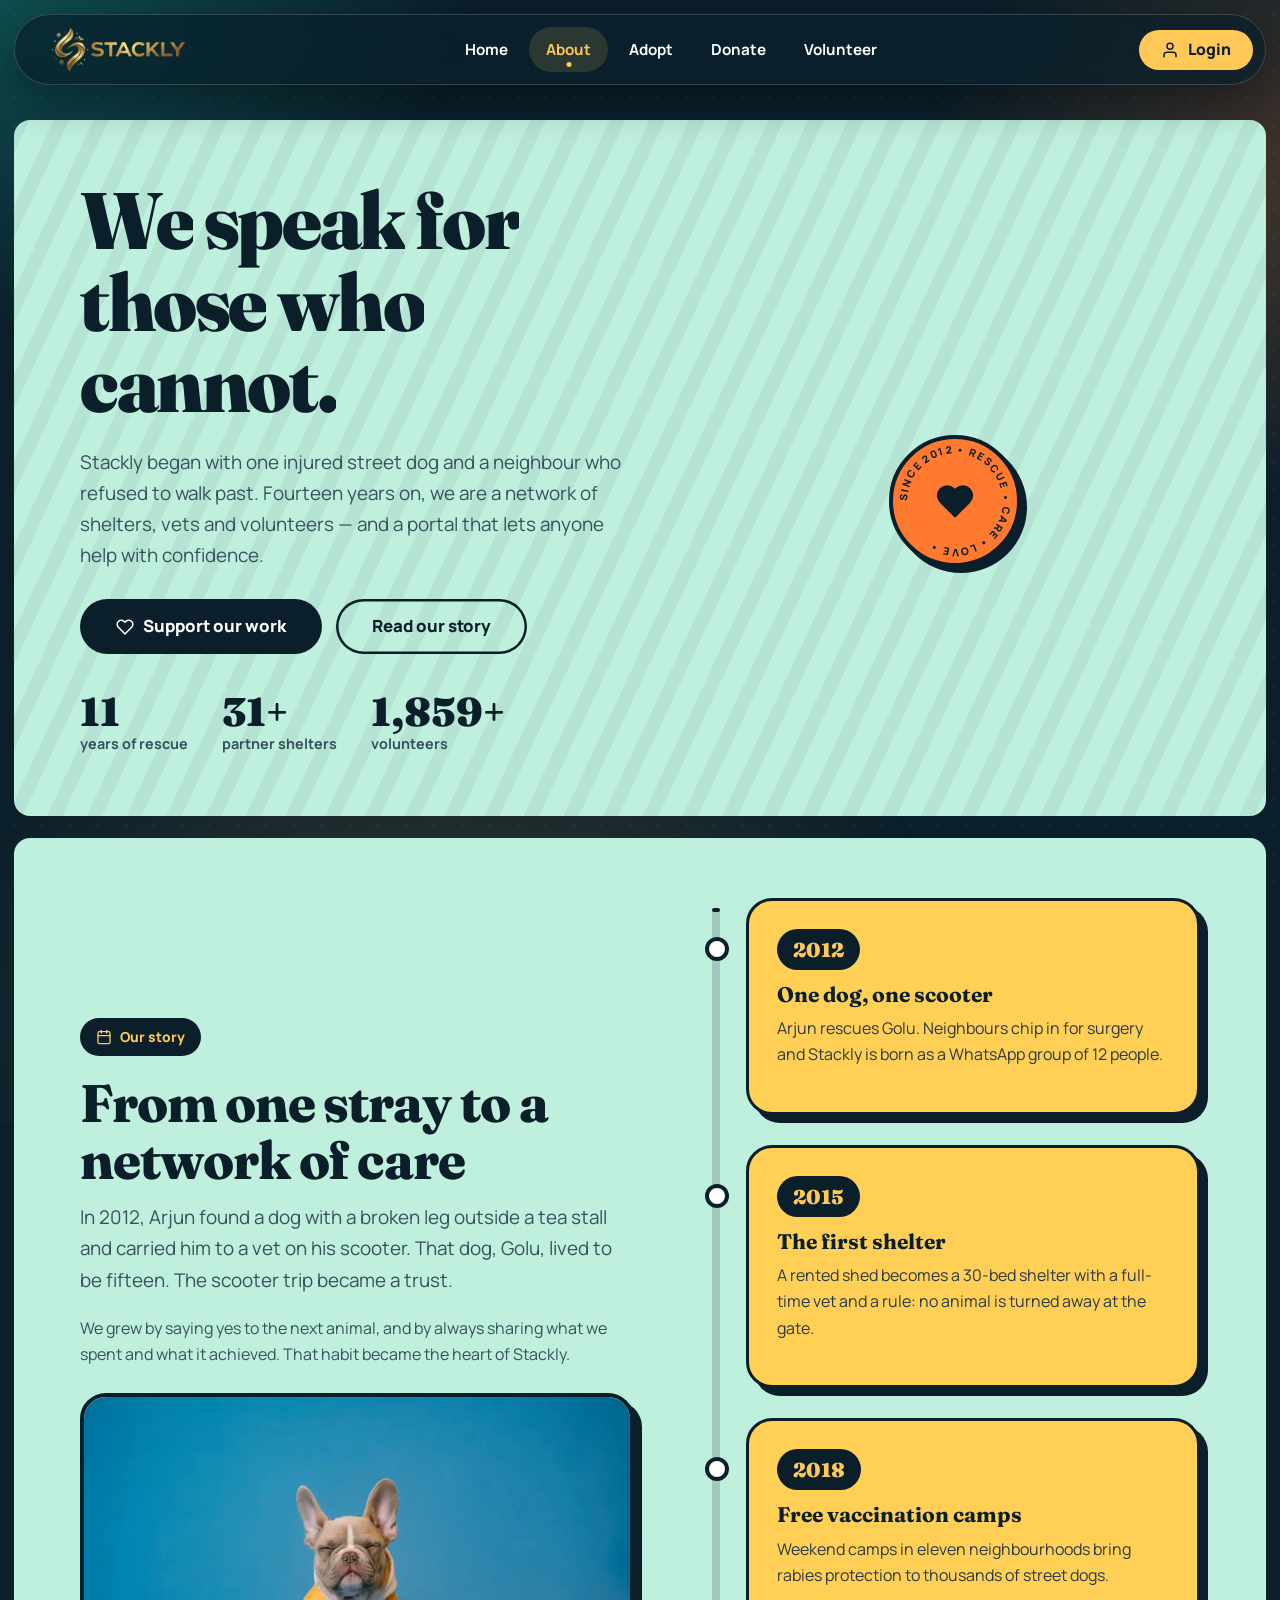
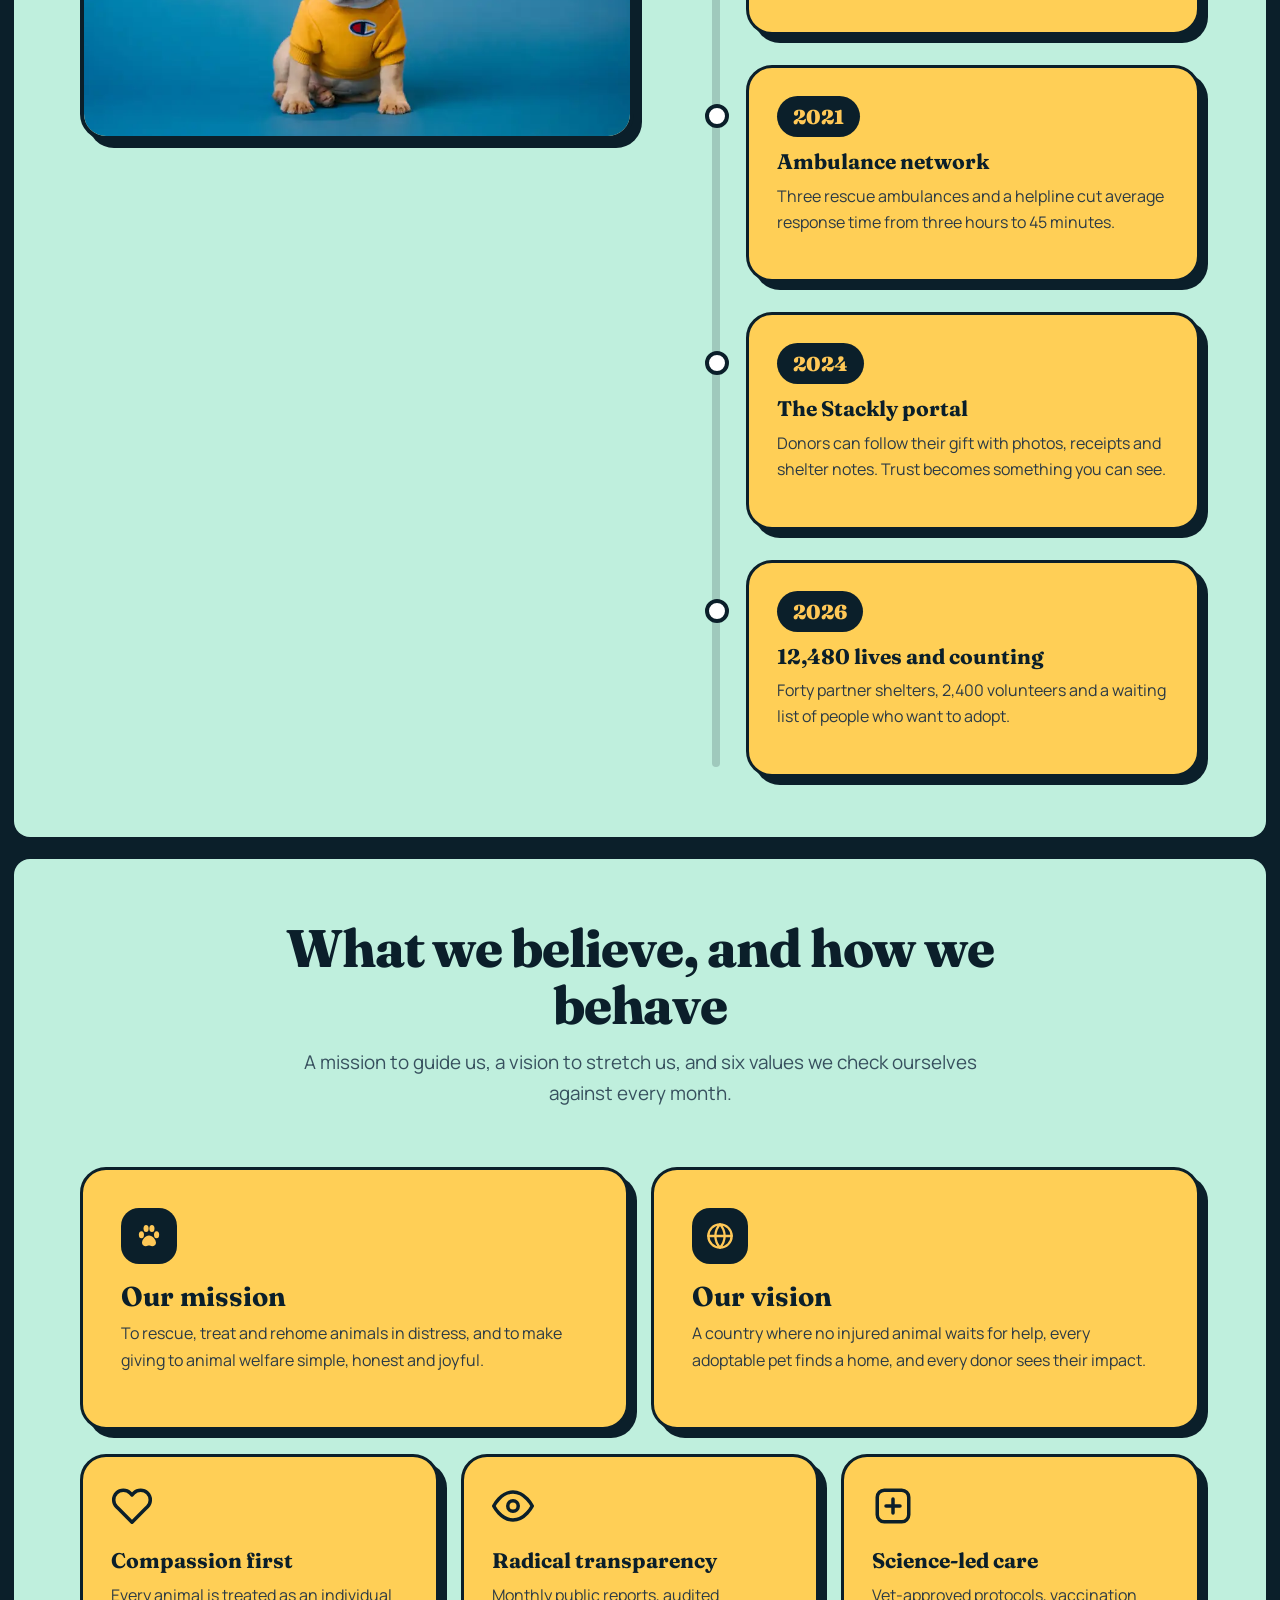
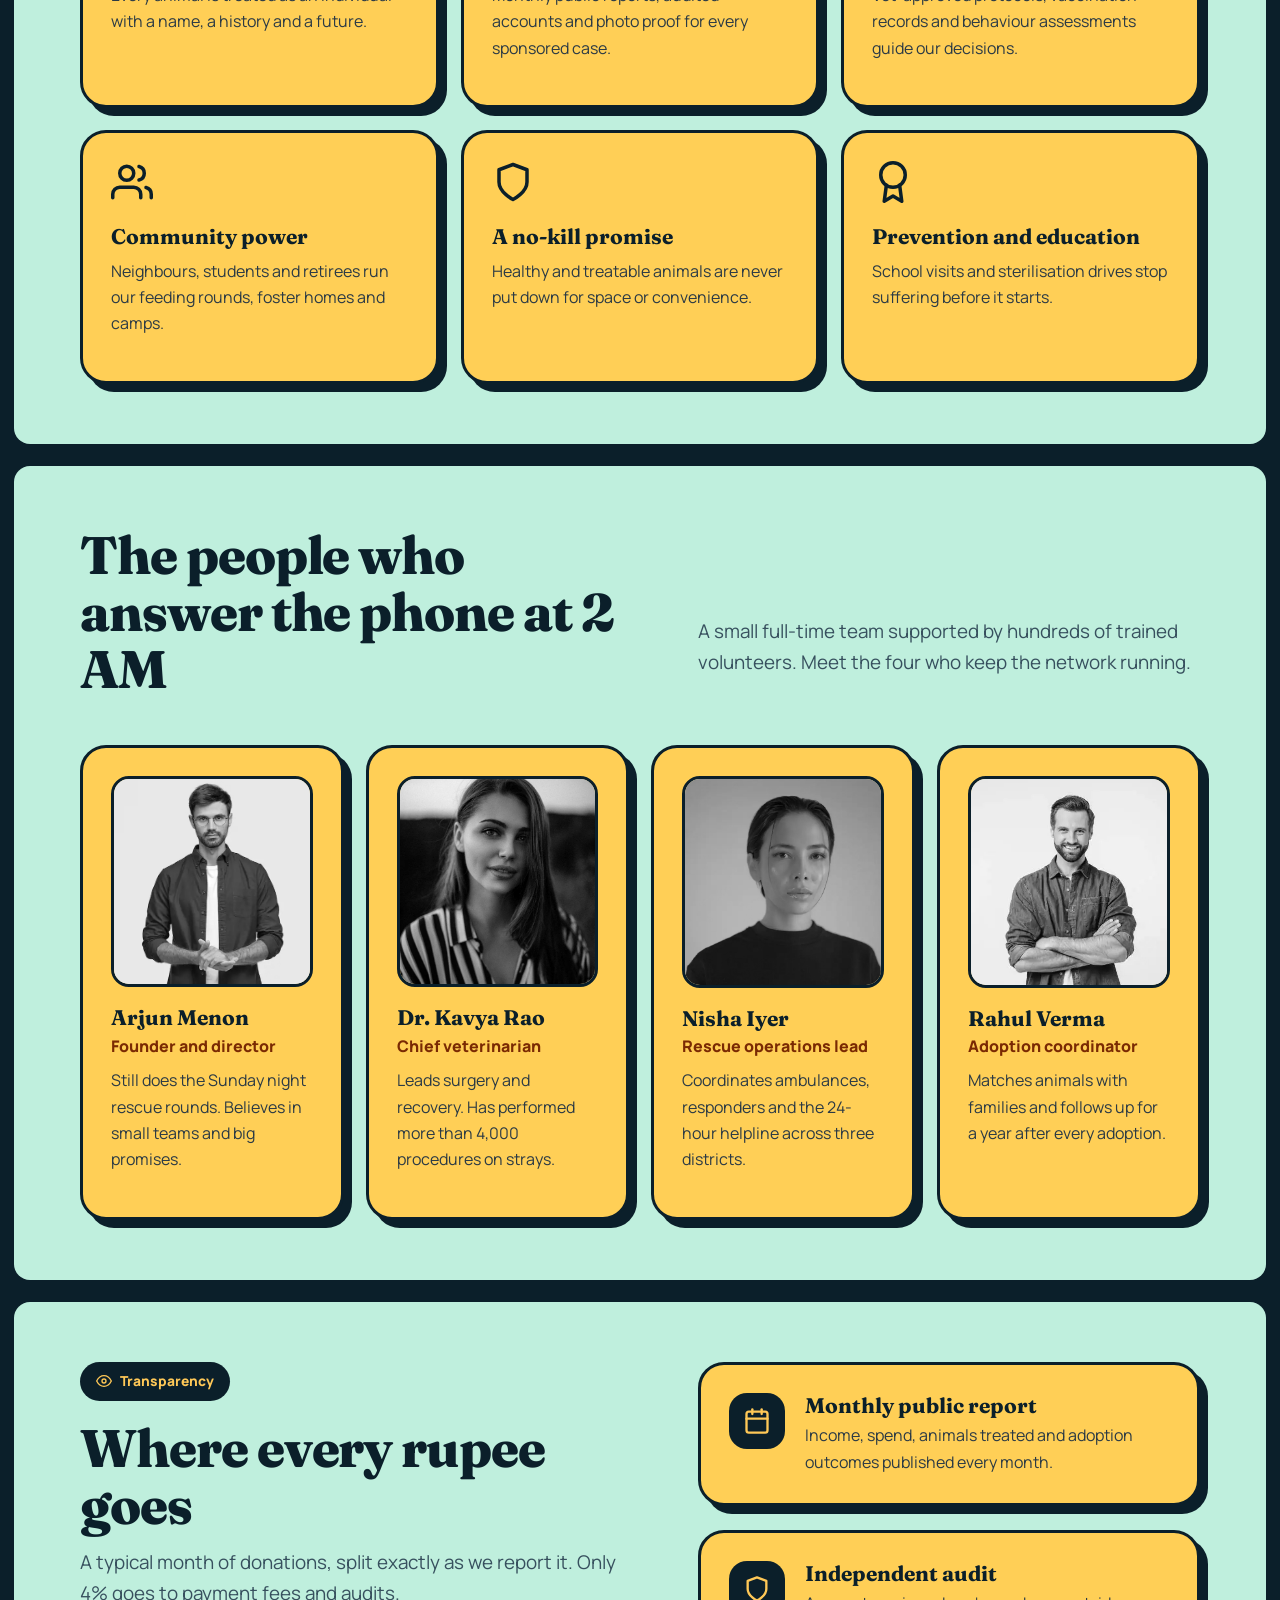
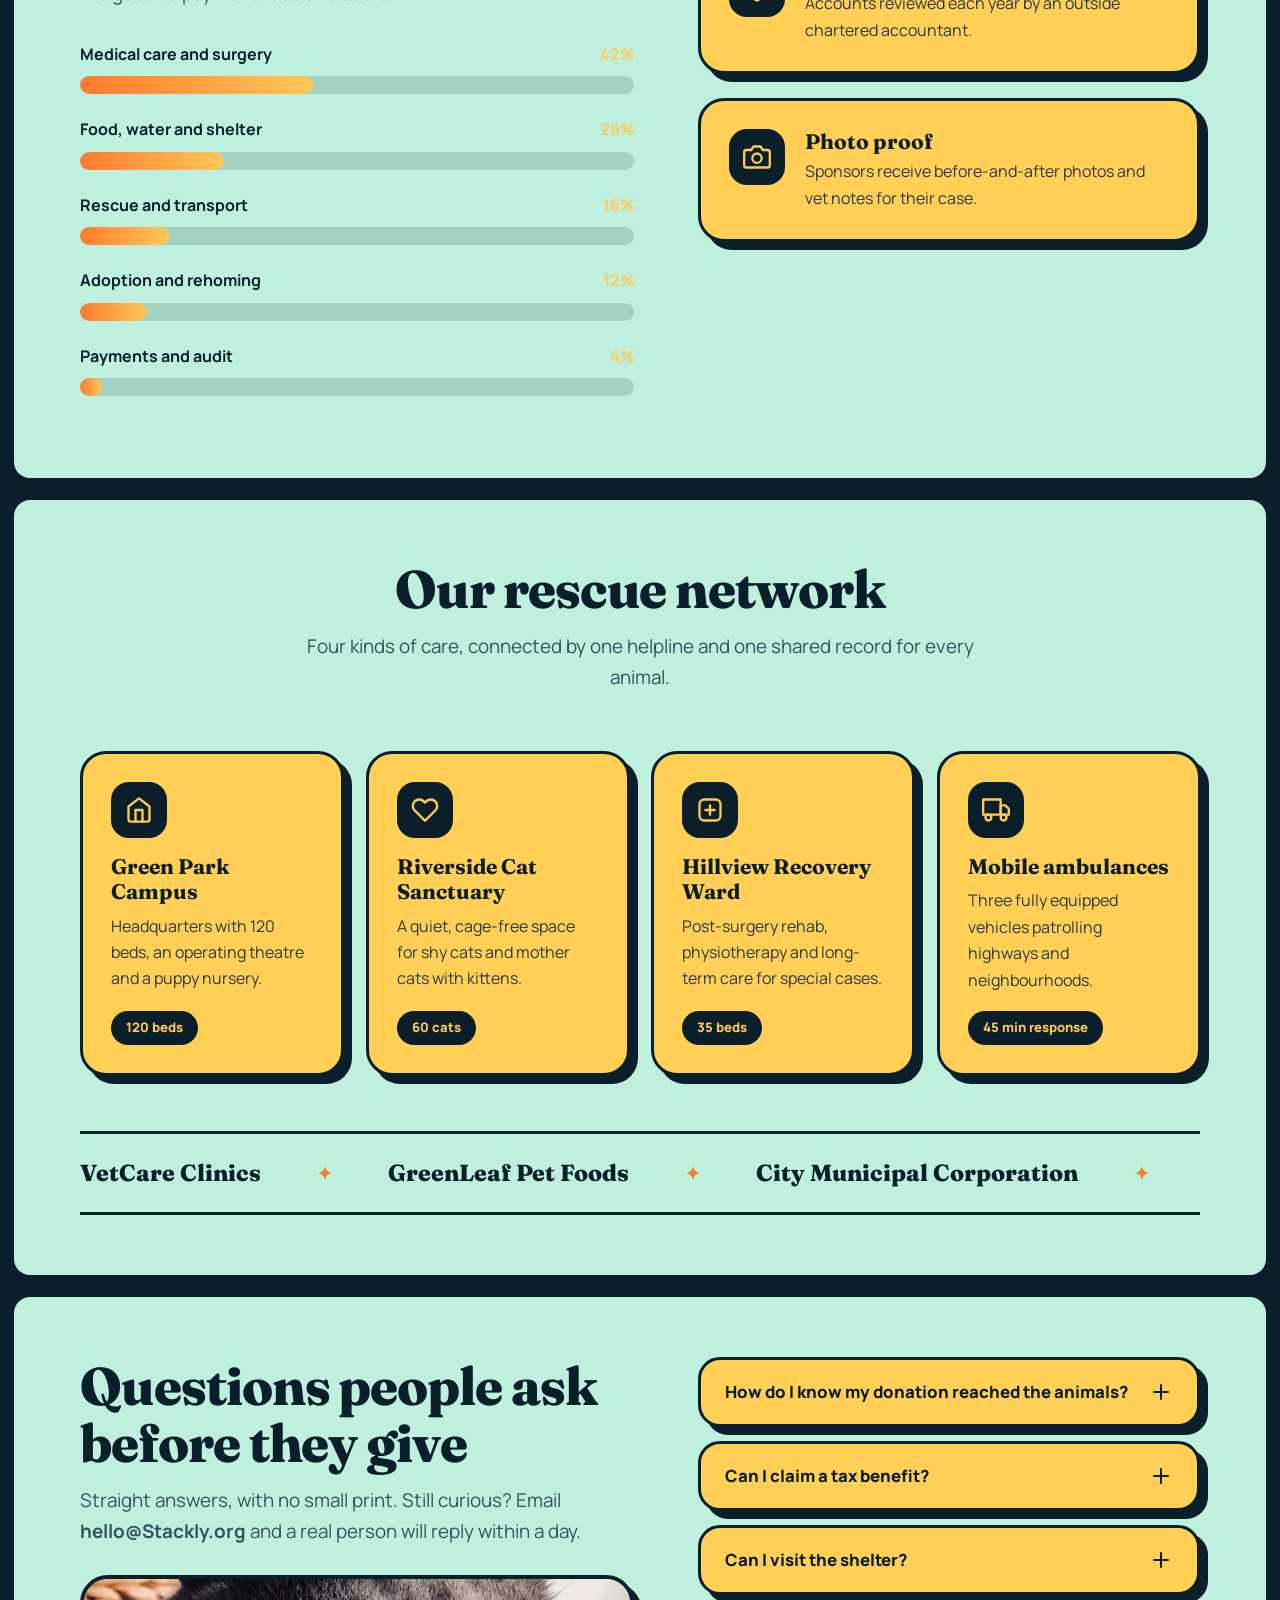
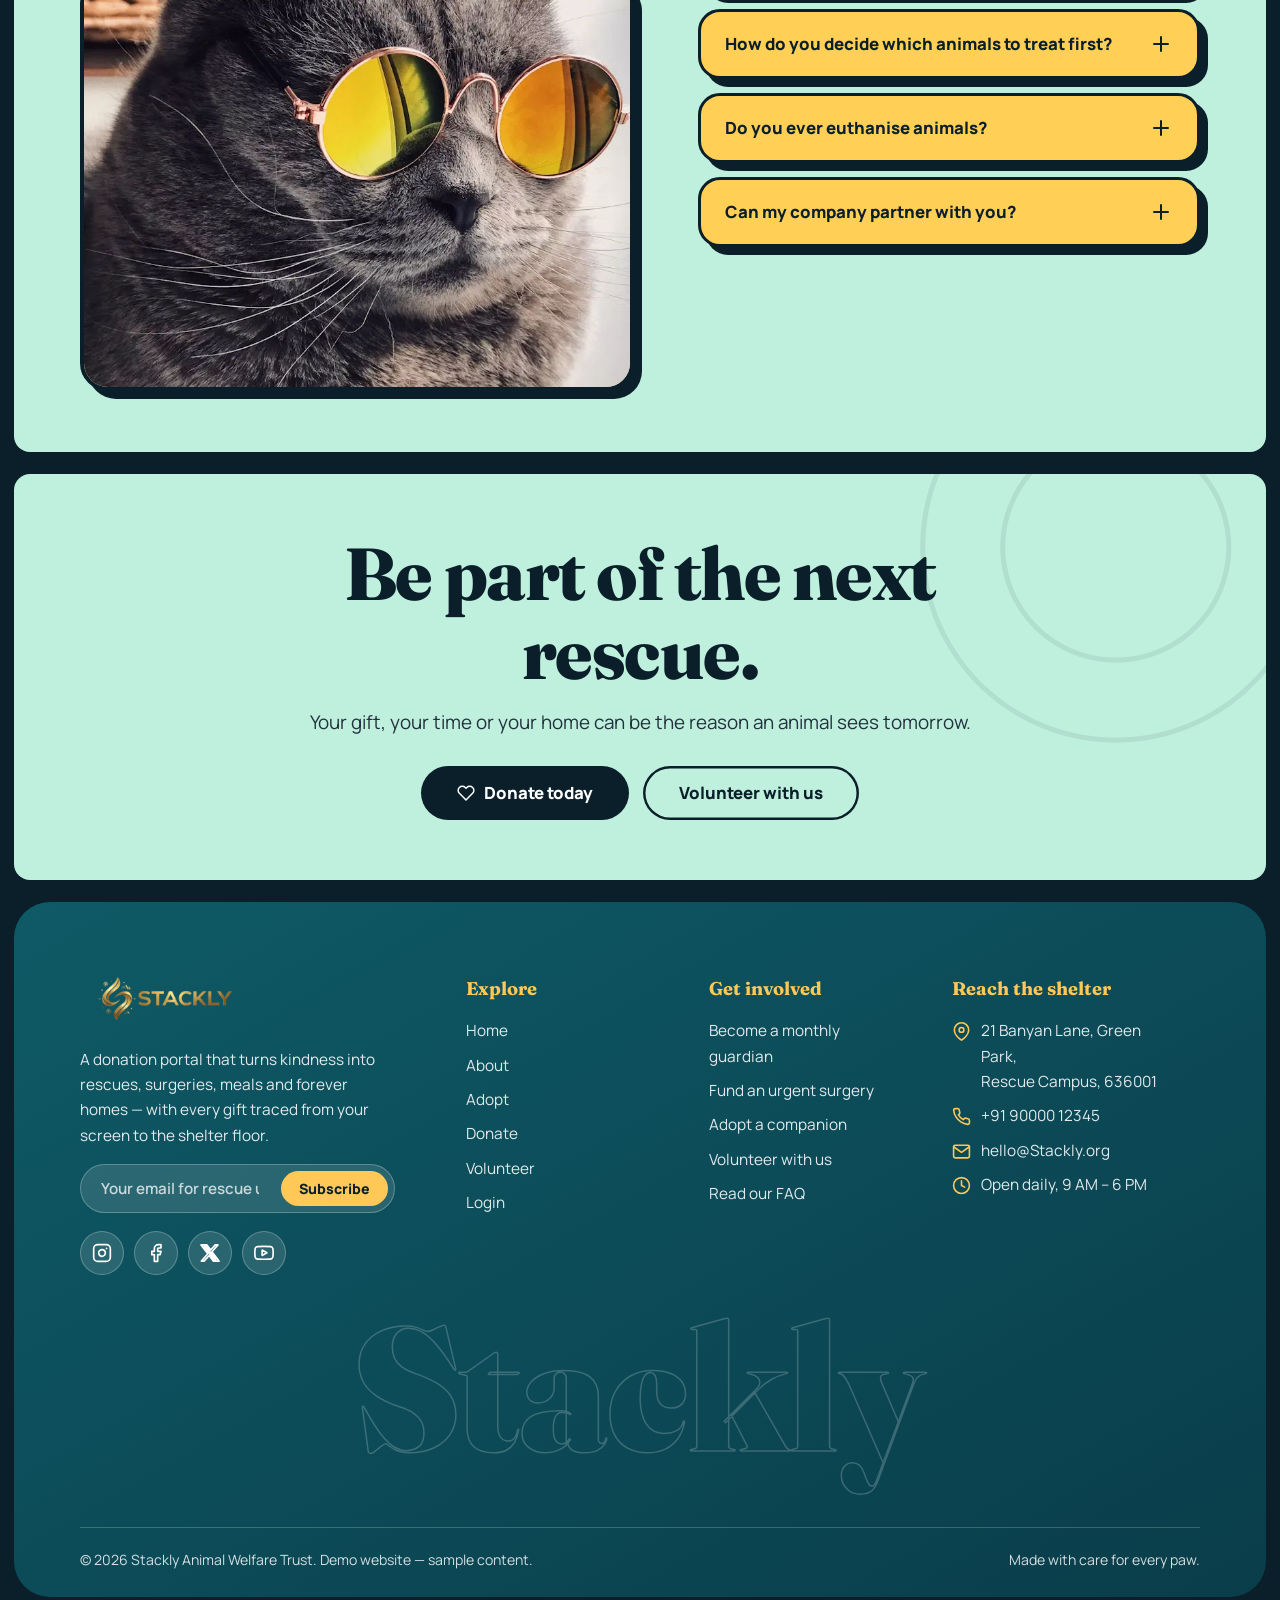
==== commit 9b18cd8b: "bug-fixes1" ====
--- a/about.html
+++ b/about.html
@@ -155,7 +155,7 @@
         <div class="faq-img"><img src="images/pet11.webp" alt="A relaxed cat wearing sunglasses" loading="lazy"></div>
       </div>
       <div class="acc rv-r">
-        <div class="acc-item card n-card open"><button class="acc-q" aria-expanded="true">How do I know my donation reached the animals?<i data-i="plus"></i></button><div class="acc-a"><div><p>Every gift is tagged to a shelter and a purpose. You receive an instant receipt and, for sponsored cases, photo updates from the shelter team.</p></div></div></div>
+        <div class="acc-item card n-card"><button class="acc-q" aria-expanded="true">How do I know my donation reached the animals?<i data-i="plus"></i></button><div class="acc-a"><div><p>Every gift is tagged to a shelter and a purpose. You receive an instant receipt and, for sponsored cases, photo updates from the shelter team.</p></div></div></div>
         <div class="acc-item card n-card"><button class="acc-q" aria-expanded="false">Can I claim a tax benefit?<i data-i="plus"></i></button><div class="acc-a"><div><p>Each donation generates a receipt with our registration details. Whether you can claim a deduction depends on local law, so please check with your tax advisor.</p></div></div></div>
         <div class="acc-item card n-card"><button class="acc-q" aria-expanded="false">Can I visit the shelter?<i data-i="plus"></i></button><div class="acc-a"><div><p>Yes. Visiting hours are 9 AM to 6 PM every day. Book a slot through the volunteer page so we can plan the tour around feeding and surgery times.</p></div></div></div>
         <div class="acc-item card n-card"><button class="acc-q" aria-expanded="false">How do you decide which animals to treat first?<i data-i="plus"></i></button><div class="acc-a"><div><p>Our vets triage by urgency: life-threatening injuries first, then treatable illness, then routine care. Donations tagged to a case go to that case.</p></div></div></div>
--- a/css/base.css
+++ b/css/base.css
@@ -76,7 +76,7 @@
 .nav a:hover::after,.nav a.active::after{transform:translateX(-50%) scale(1)}
 .nav a.active{color:var(--sun);background:rgba(255,200,87,.14)}
 .hdr-actions{display:flex;align-items:center;gap:10px}
-.toggle{display:none;width:46px;height:46px;border-radius:50%;border:1px solid rgba(255,255,255,.25);background:rgba(255,255,255,.08);cursor:pointer;place-items:center;padding:0}
+.toggle{display:none;width:46px;height:46px;border-radius:50%;border:1px solid rgba(255,255,255,.25);background:rgba(255,255,255,.08);cursor:pointer;place-items:center;padding:9px 12px}
 .toggle span{display:block;width:20px;height:2.5px;border-radius:3px;background:#fff;margin:2.5px auto;transition:transform .3s}
 .toggle:hover span:nth-child(2){transform:scaleX(.6)}
 
@@ -239,6 +239,9 @@
 
 /* ---------- footer ---------- */
 .ftr{position:relative;width:min(1280px,calc(100% - 28px));margin:22px auto 16px;border-radius:var(--radius);padding:72px 0 26px;overflow:hidden;color:#fff;background:linear-gradient(150deg,#0E5A66,#0A3D4A)}
+.ftr-grid div{
+  width: 90%;
+}
 .ftr-grid{display:grid;grid-template-columns:1.5fr 1fr 1fr 1.2fr;gap:36px}
 .ftr h4{font-family:var(--font-d);font-size:1.15rem;margin-bottom:14px;color:var(--sun)}
 .ftr p,.ftr li{color:rgba(255,255,255,.88);font-size:.96rem}
@@ -296,3 +299,17 @@
   .rv,.rv-l,.rv-r,.rv-z,.rv-s{opacity:1;transform:none}
   .split-t .wi{transform:none}
 }
+
+
+
+
+
+
+
+
+
+
+
+
+
+
